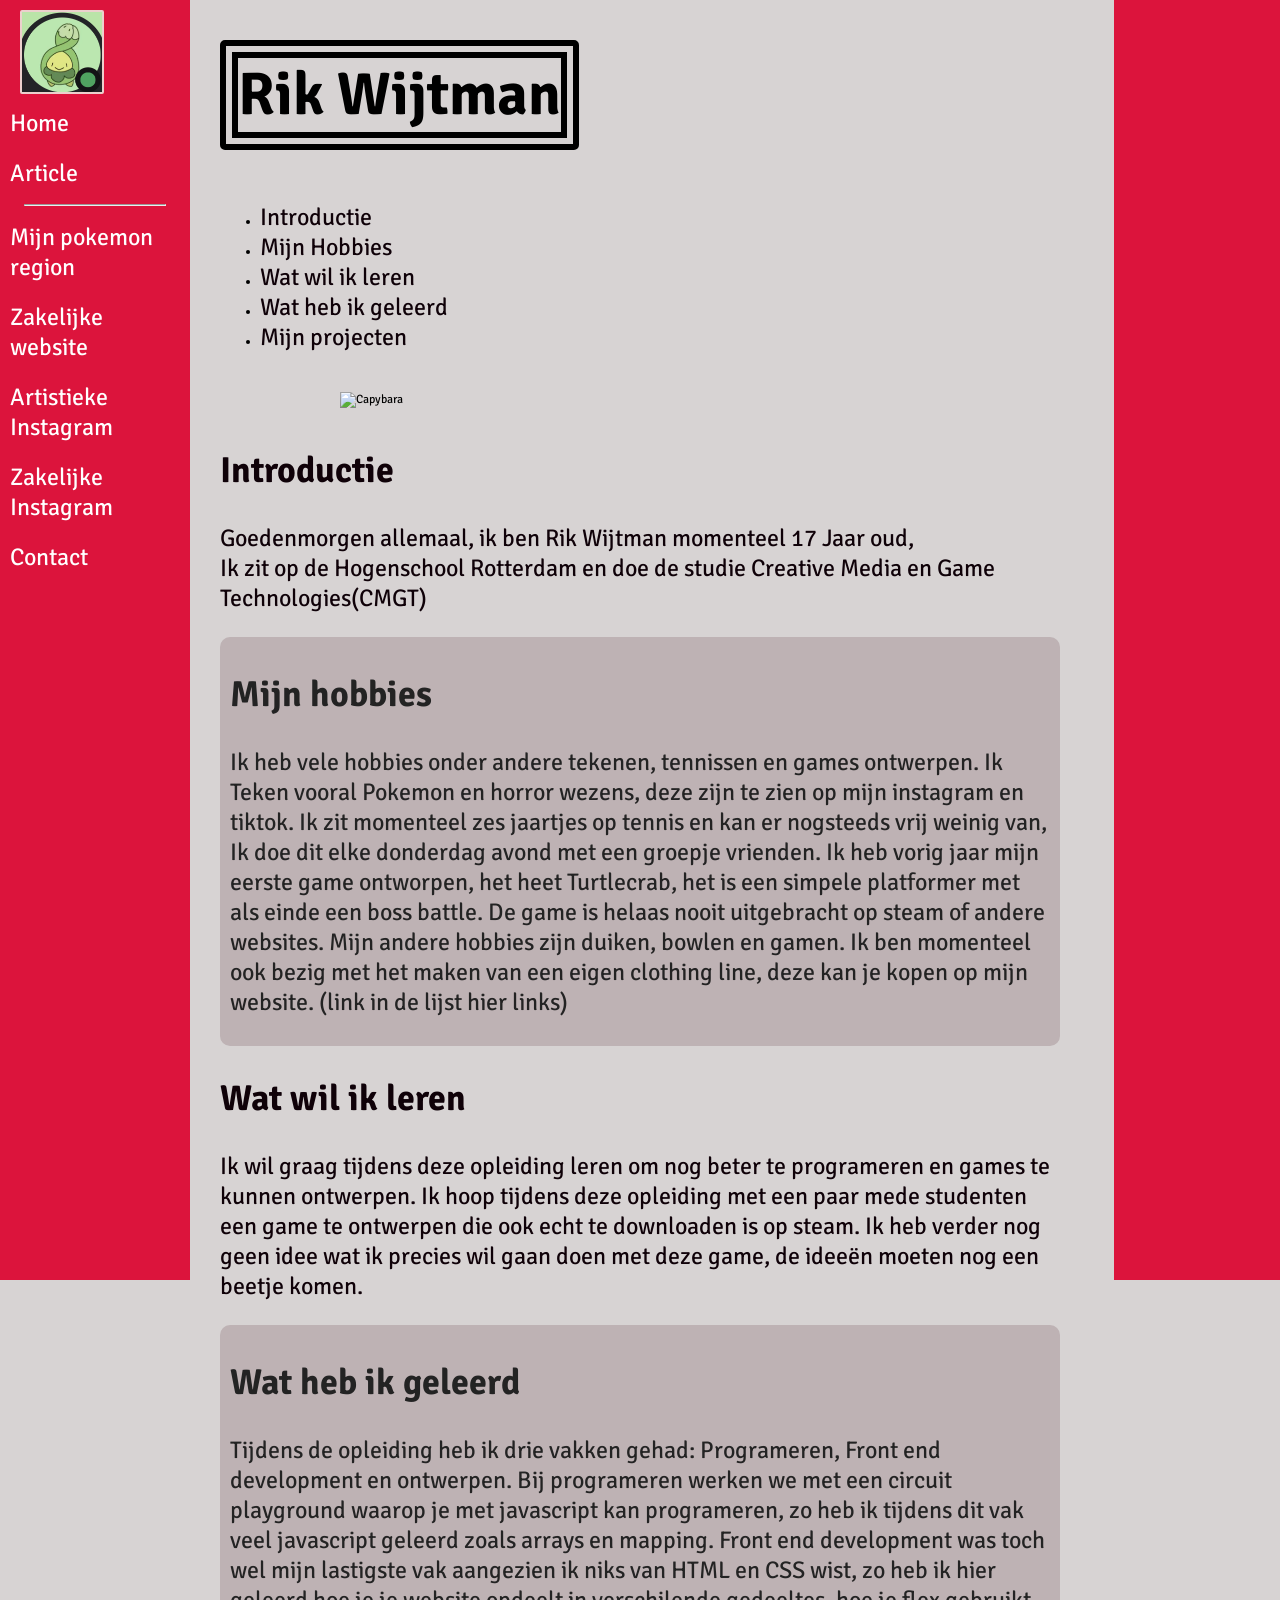
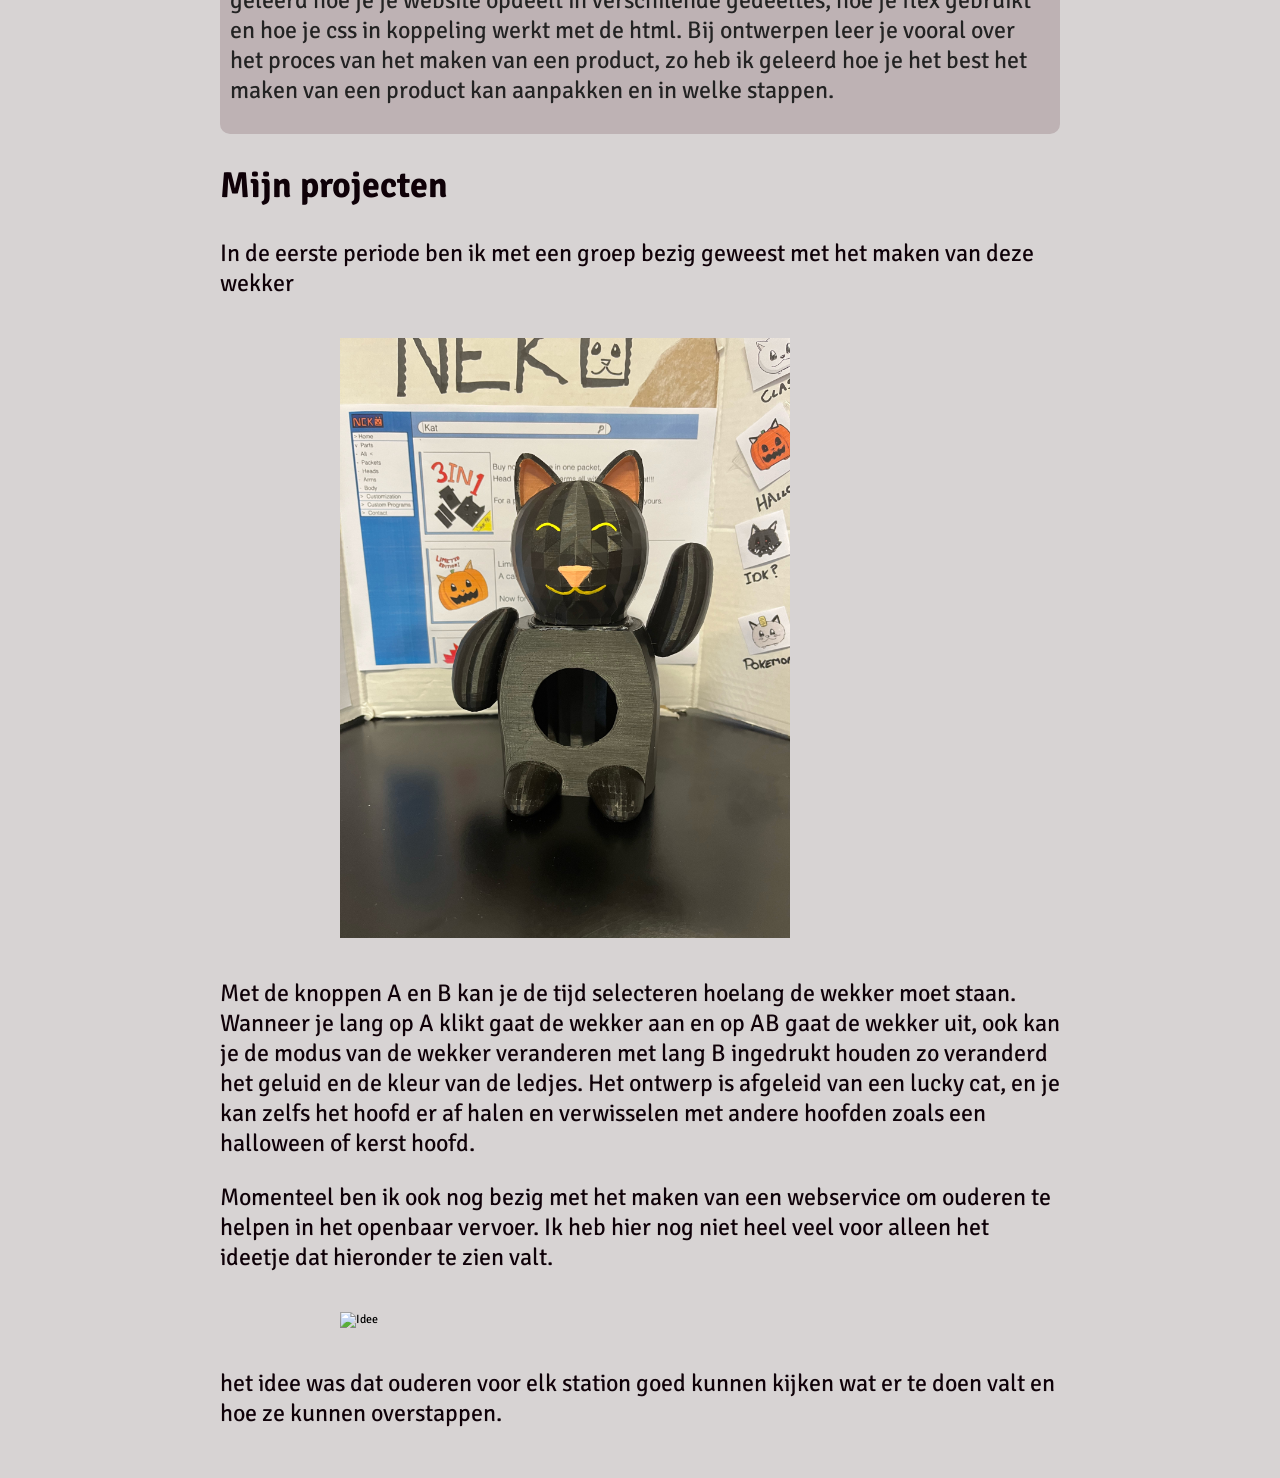
==== index.html @ 8d01b9c2 "Periode 3" ====
<!DOCTYPE html>
<html lang="en">
<head>
    <meta charset="UTF-8">
    <meta http-equiv="X-UA-Compatible" content="IE=edge">
    <meta name="viewport" content="width=device-width, initial-scale=1.0">
    <title>Portfolio</title>
    <link rel="stylesheet" href="CSS/styles.css">
</head>
<body>
    
    <nav>      
        <div class="navTop">
            <img class="logo" src="Images/Logo.png" alt="">
            <div class="pageNav">
                <a href="#naam" class="links" style="text-decoration:none">Home</a>
                <a href="#intro" class="links" style="text-decoration:none">Article</a>
            </div>
            <hr>
            <div class="linkNav">
                <a class="links" href="Region.html" style="text-decoration:none"> Mijn pokemon region </a>
                <a class="links" href="https://www.verycoolt-shirts.com" style="text-decoration:none"> Zakelijke website </a>
                <a class="links" href="https://www.instagram.com/anonymousk1w1/" style="text-decoration:none"> Artistieke Instagram </a>
                <a class="links" href="https://www.instagram.com/very.cool.tshirts/" style="text-decoration:none"> Zakelijke Instagram </a>
                <a class="links" href="contact.html" style="text-decoration:none">Contact</a>
            </div>
        </div>
    </nav>
    <footer>
        <div class="navBottom">
    
        </div>
    </footer>

    <main>
    
    <header>
        <h1 id="naam">Rik Wijtman</h1>
    
        <ul>
          <li> <a href="#intro" class="text inhoud" style="text-decoration:none"> Introductie </a>
          <li> <a href="#hobbies" class="text inhoud" style="text-decoration:none"> Mijn Hobbies </a>
          <li> <a href="#leren" class="text inhoud" style="text-decoration:none"> Wat wil ik leren </a>
          <li> <a href="#geleerd" class="text inhoud" style="text-decoration:none"> Wat heb ik geleerd </a>
          <li> <a href="#projecten" class="text inhoud" style="text-decoration:none"> Mijn projecten </a>
        </ul>

        <div>
            <img class="image" src="https://source.unsplash.com/300x300/?Capybara" alt="Capybara">
        </div>
    </header>

    <section>
        <h2 id="intro" class="subtitel"> Introductie </h2>
        <p class="text">
            Goedenmorgen allemaal, ik ben Rik Wijtman momenteel 17 Jaar oud, <br>
            Ik zit op de Hogenschool Rotterdam en doe de studie Creative Media en Game Technologies(CMGT)
        </p>   

        <div class="inverted">
            <h2 id="hobbies" class="subtitel textinverted"> Mijn hobbies </h2>
            <p class="text textinverted">
                Ik heb vele hobbies onder andere tekenen, tennissen en games ontwerpen. 
                Ik Teken vooral Pokemon en horror wezens, deze zijn te zien op mijn instagram en tiktok. 
                Ik zit momenteel zes jaartjes op tennis en kan er nogsteeds vrij weinig van,
                Ik doe dit elke donderdag avond met een groepje vrienden.
                Ik heb vorig jaar mijn eerste game ontworpen, het heet Turtlecrab,
                het is een simpele platformer met als einde een boss battle.
                De game is helaas nooit uitgebracht op steam of andere websites.
                Mijn andere hobbies zijn duiken, bowlen en gamen.
                Ik ben momenteel ook bezig met het maken van een eigen clothing line,
                deze kan je kopen op mijn website. (link in de lijst hier links)
            </p>
        </div>
    
        <h2 id="leren" class="subtitel"> Wat wil ik leren </h2>
        <p class="text"> Ik wil graag tijdens deze opleiding leren om nog beter te programeren
            en games te kunnen ontwerpen. Ik hoop tijdens deze opleiding met een paar mede studenten
            een game te ontwerpen die ook echt te downloaden is op steam.
            Ik heb verder nog geen idee wat ik precies wil gaan doen met deze game, 
            de ideeën moeten nog een beetje komen.
        </p>

        <div class="inverted">
            <h2 id="geleerd" class="subtitel textinverted"> Wat heb ik geleerd </h2>
            <p class="text textinverted"> Tijdens de opleiding heb ik drie vakken gehad: Programeren, Front end development en ontwerpen. 
                Bij programeren werken we met een circuit playground waarop je met javascript kan programeren, 
                zo heb ik tijdens dit vak veel javascript geleerd zoals arrays en mapping.
                Front end development was toch wel mijn lastigste vak aangezien ik niks van HTML en CSS wist,
                zo heb ik hier geleerd hoe je je website opdeelt in verschilende gedeeltes, 
                hoe je flex gebruikt en hoe je css in koppeling werkt met de html.
                Bij ontwerpen leer je vooral over het proces van het maken van een product, 
                zo heb ik geleerd hoe je het best het maken van een product kan aanpakken en in welke stappen.
            </p>
        </div>

        <h2 id="projecten" class="subtitel"> Mijn projecten </h2>
        <p class="text"> In de eerste periode ben ik met een groep bezig geweest met het maken van deze wekker
        </p>
        <img class="image" src="Images/Kat.jpeg" alt="Katproject">
        <p class="text"> Met de knoppen A en B kan je de tijd selecteren hoelang de wekker moet staan.
            Wanneer je lang op A klikt gaat de wekker aan en op AB gaat de wekker uit, 
            ook kan je de modus van de wekker veranderen met lang B ingedrukt houden zo veranderd het geluid en de kleur van de ledjes. 
            Het ontwerp is afgeleid van een lucky cat, en je kan zelfs het hoofd er af halen en verwisselen met andere hoofden zoals een halloween of kerst hoofd.
        </p>
        <p class="text"> Momenteel ben ik ook nog bezig met het maken van een webservice om ouderen te helpen in het openbaar vervoer.
            Ik heb hier nog niet heel veel voor alleen het ideetje dat hieronder te zien valt.
        </p>
        <img class="image" src="images/Idee.png" alt="Idee">
        <p class="text"> het idee was dat ouderen voor elk station goed kunnen kijken wat er te doen valt en hoe ze kunnen overstappen.
        </p>
    </section>

    </main>
</body>
</html>
---- CSS/styles.css ----
@import url('https://fonts.googleapis.com/css2?family=Silkscreen&display=swap');
@import url('https://fonts.googleapis.com/css2?family=Signika+Negative:wght@300&display=swap');
main {
  margin-left:220px;
  margin-right:220px;
  margin-bottom: 50px;
}
body {
  background-color: #d7d3d3;  
  margin:0px;
  font-family: 'Signika Negative', sans-serif;
  font-size: 12px;
}
.navTop {
  background-color:crimson;
  width:190px;
  height: 100vw;
  position:fixed;
}
.logo {
  width: 80px;
  height: 80px;
  border-style: solid;
  border-width: 2px;
  border-color: rgb(236, 208, 205);
  border-radius: 2px;

  margin-left: 20px;
  margin-top: 10px;
}
h1 {
  display: block;
  font-size:5em;
  display:inline-block;
  
  border-style: double;
  border-width:18px;
  border-radius: 5px;
}
.links {
  color:white;
  padding-left:20px;
  display:block;
  padding:10px;
  font-size: 2em;
}
.links:hover {
  background-color:darkred;
  padding-left:30px;
  transition: padding-left 0.4s;
  transition: background-color 0.4s;
  border-style: double;
  border-color: crimson;
}
.navBottom {
  background-color:crimson;
  position: fixed;
  width: 190px;
  height: 100vw;
  margin-left: 87%;
}
.subtitel {
  font-size: 3em;
  color: rgb(15, 1, 8);
}
.subtitel2 {
  font-size: 3em;
  margin-top:50px;
}
.image {
  display:block;
  width: 450px;
  margin-left:120px;
  margin-top:40px;
  margin-bottom:40px;
}
.inhoud {
  font-size:4em;
}
.text {
  font-size:2em;
  color:rgb(15, 1, 8);
}
.imageregion {
  border-style: solid;
  border-radius: 5px;
  border-color: crimson;
}  
.line {
  display: flex;
  justify-content: space-between;
  font-family: 'Silkscreen', cursive;
  flex-direction: row;
}
.textinfo {
  background-color: #bababa;
  border-style: solid;
  border-color: #898989;
  font-size: 2em;
}
.poke {
  display:block;
}
.textenindex {
  display:block;
  text-align:center;
  width:30vw;
  margin-right: 2vw;
}
.IB {
  border-style: groove;
  border-width: 4px;
  border-color: rgb(102, 82, 92);
}
hr {
  width: 11vw;
}
.inverted {
  background-color: rgb(190, 178, 180);
  border-radius: 10px;
  padding: 5px 10px 5px 10px;
}
.textinverted {
  color:rgb(35, 35, 35);
}
@media only screen and (min-width: 601px) {
  .imageregion:hover {
    transform: scale(1.6, 1.6);
  }
  .slide:hover {
    margin-left: 200px;
  }
  .slidehalf:hover {
    margin-left: 110px;
  }
  .textenindex, .poke {
    width: 25vw;
  }
}
@media only screen and (max-width: 600px) {
  .image {
    width: 240px;
    margin-left: 0px;
  }
  body {
    font-size: 6px;
  }
  main {
    margin-left:20px;
    margin-right:20px;
    margin-top: 100px;
    margin-bottom: 100px;
  }
  .Pokemon {
      display: flex;
      justify-content: space-between;
      flex-direction: column;
  }
  .textenindex {
    width:90vw;
  }
  .navTop {
    width: 100vw;
    height: 30vw;
    margin-top: -100px;
  }
  .navBottom {
    width: 100vw;
    height: 26vw;
    margin-top: 500px;
    margin-left: 0vw;
  }
  .pageNav, .linkNav {
    display: flex;
    flex-direction: row;
  }
  .links {
    font-size: 1.5em;
    width: 20vw;
  }
  h1 {
    border-width: 10px;
  }
  .line {
    flex-direction: column;
  }
  hr {
    width: 90vw;
  }
  .textenindex, .poke {
    width:90vw;
  }
}
@media (prefers-color-scheme: dark) {
  body {
    background-color: rgb(35, 35, 35);
  }
  h1, li, p, h2, .inhoud{
    color: rgb(115, 115, 115);
  }
  h1 {
    border-color: black;
  }
  .IB {
    color: rgb(35, 35, 35);
  }
  .Textx {
    background-color: rgb(54, 54, 54);
  }
  .inverted {
    background-color: rgb(124, 74, 85);
  }
  .subtitel,.text {
    color: rgb(245, 236, 240);
  }
  .textinverted {
    color:rgb(29, 1, 14);
  }
}
.text:invalid{
  background-color: rgb(249, 174, 174);
}
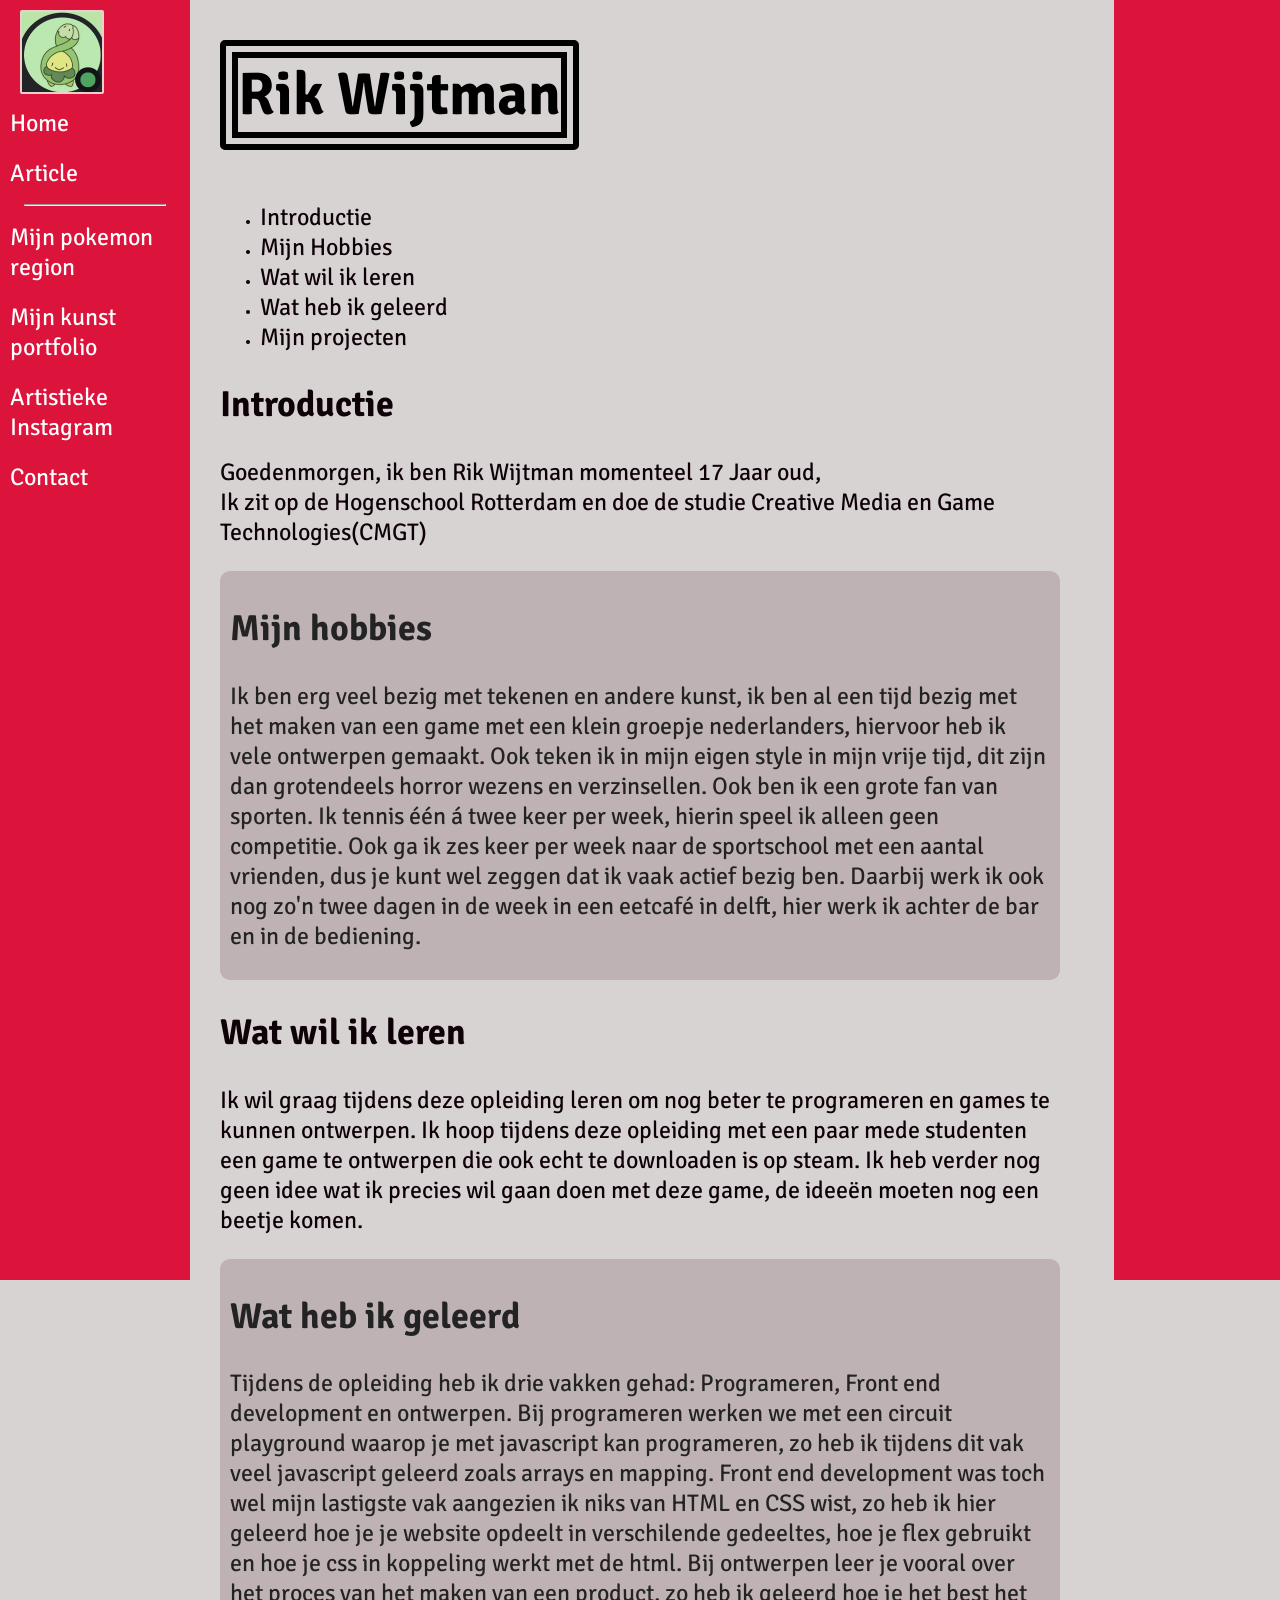
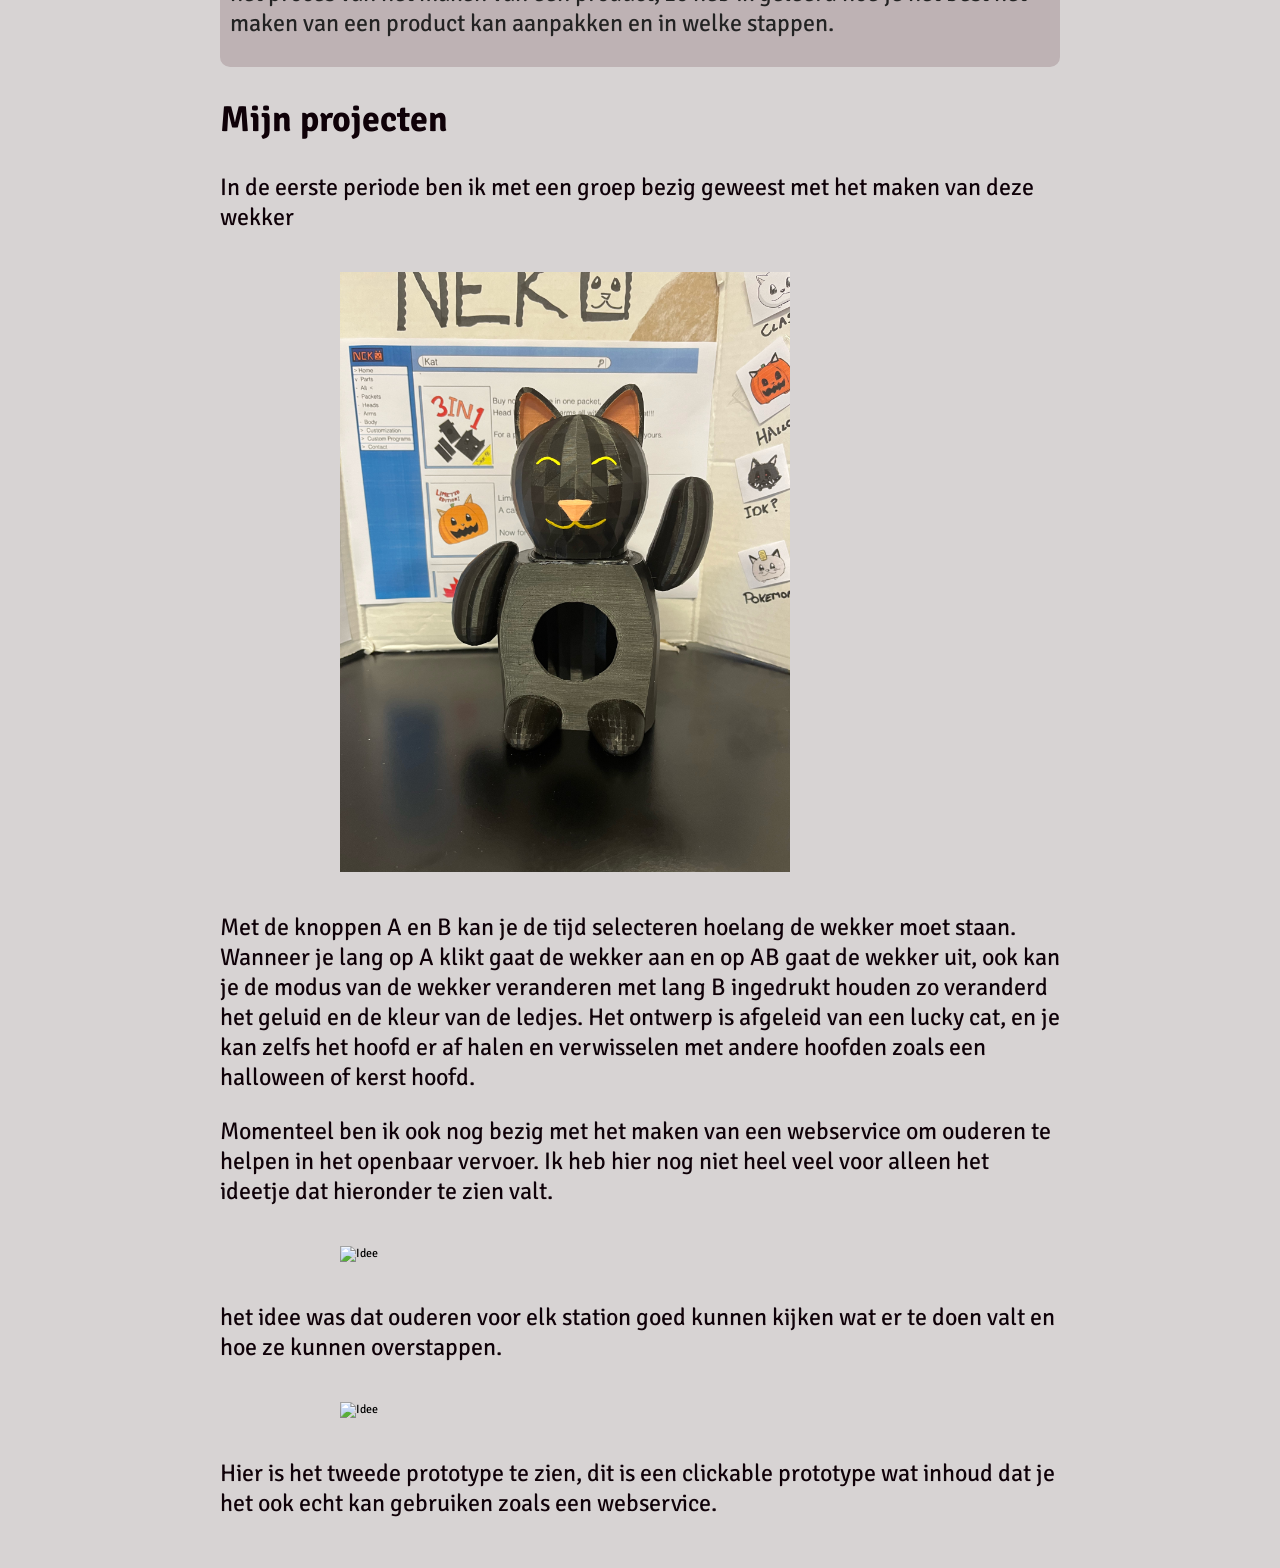
==== commit 61b55d80: "neiw" ====
--- a/index.html
+++ b/index.html
@@ -19,9 +19,8 @@
             <hr>
             <div class="linkNav">
                 <a class="links" href="Region.html" style="text-decoration:none"> Mijn pokemon region </a>
-                <a class="links" href="https://www.verycoolt-shirts.com" style="text-decoration:none"> Zakelijke website </a>
+                <a class="links" href="Kunst.html" style="text-decoration:none"> Mijn kunst portfolio </a>
                 <a class="links" href="https://www.instagram.com/anonymousk1w1/" style="text-decoration:none"> Artistieke Instagram </a>
-                <a class="links" href="https://www.instagram.com/very.cool.tshirts/" style="text-decoration:none"> Zakelijke Instagram </a>
                 <a class="links" href="contact.html" style="text-decoration:none">Contact</a>
             </div>
         </div>
@@ -44,32 +43,30 @@
           <li> <a href="#geleerd" class="text inhoud" style="text-decoration:none"> Wat heb ik geleerd </a>
           <li> <a href="#projecten" class="text inhoud" style="text-decoration:none"> Mijn projecten </a>
         </ul>
-
-        <div>
-            <img class="image" src="https://source.unsplash.com/300x300/?Capybara" alt="Capybara">
-        </div>
     </header>
 
     <section>
         <h2 id="intro" class="subtitel"> Introductie </h2>
         <p class="text">
-            Goedenmorgen allemaal, ik ben Rik Wijtman momenteel 17 Jaar oud, <br>
+            Goedenmorgen, ik ben Rik Wijtman momenteel 17 Jaar oud, <br>
             Ik zit op de Hogenschool Rotterdam en doe de studie Creative Media en Game Technologies(CMGT)
         </p>   
 
         <div class="inverted">
             <h2 id="hobbies" class="subtitel textinverted"> Mijn hobbies </h2>
             <p class="text textinverted">
-                Ik heb vele hobbies onder andere tekenen, tennissen en games ontwerpen. 
-                Ik Teken vooral Pokemon en horror wezens, deze zijn te zien op mijn instagram en tiktok. 
-                Ik zit momenteel zes jaartjes op tennis en kan er nogsteeds vrij weinig van,
-                Ik doe dit elke donderdag avond met een groepje vrienden.
-                Ik heb vorig jaar mijn eerste game ontworpen, het heet Turtlecrab,
-                het is een simpele platformer met als einde een boss battle.
-                De game is helaas nooit uitgebracht op steam of andere websites.
-                Mijn andere hobbies zijn duiken, bowlen en gamen.
-                Ik ben momenteel ook bezig met het maken van een eigen clothing line,
-                deze kan je kopen op mijn website. (link in de lijst hier links)
+                Ik ben erg veel bezig met tekenen en andere kunst, 
+                ik ben al een tijd bezig met het maken van een game met een klein groepje nederlanders,
+                hiervoor heb ik vele ontwerpen gemaakt.
+                Ook teken ik in mijn eigen style in mijn vrije tijd,
+                dit zijn dan grotendeels horror wezens en verzinsellen.
+                Ook ben ik een grote fan van sporten.
+                Ik tennis één á twee keer per week,
+                hierin speel ik alleen geen competitie.
+                Ook ga ik zes keer per week naar de sportschool met een aantal vrienden,
+                dus je kunt wel zeggen dat ik vaak actief bezig ben.
+                Daarbij werk ik ook nog zo'n twee dagen in de week in een eetcafé in delft,
+                hier werk ik achter de bar en in de bediening.
             </p>
         </div>
     
@@ -109,6 +106,9 @@
         <img class="image" src="images/Idee.png" alt="Idee">
         <p class="text"> het idee was dat ouderen voor elk station goed kunnen kijken wat er te doen valt en hoe ze kunnen overstappen.
         </p>
+        <img class="image" src="images/Idee2.png" alt="Idee">
+        <p class="text"> Hier is het tweede prototype te zien, dit is een clickable prototype wat inhoud dat je het ook echt kan gebruiken zoals een webservice.
+        </p>
     </section>
 
     </main>
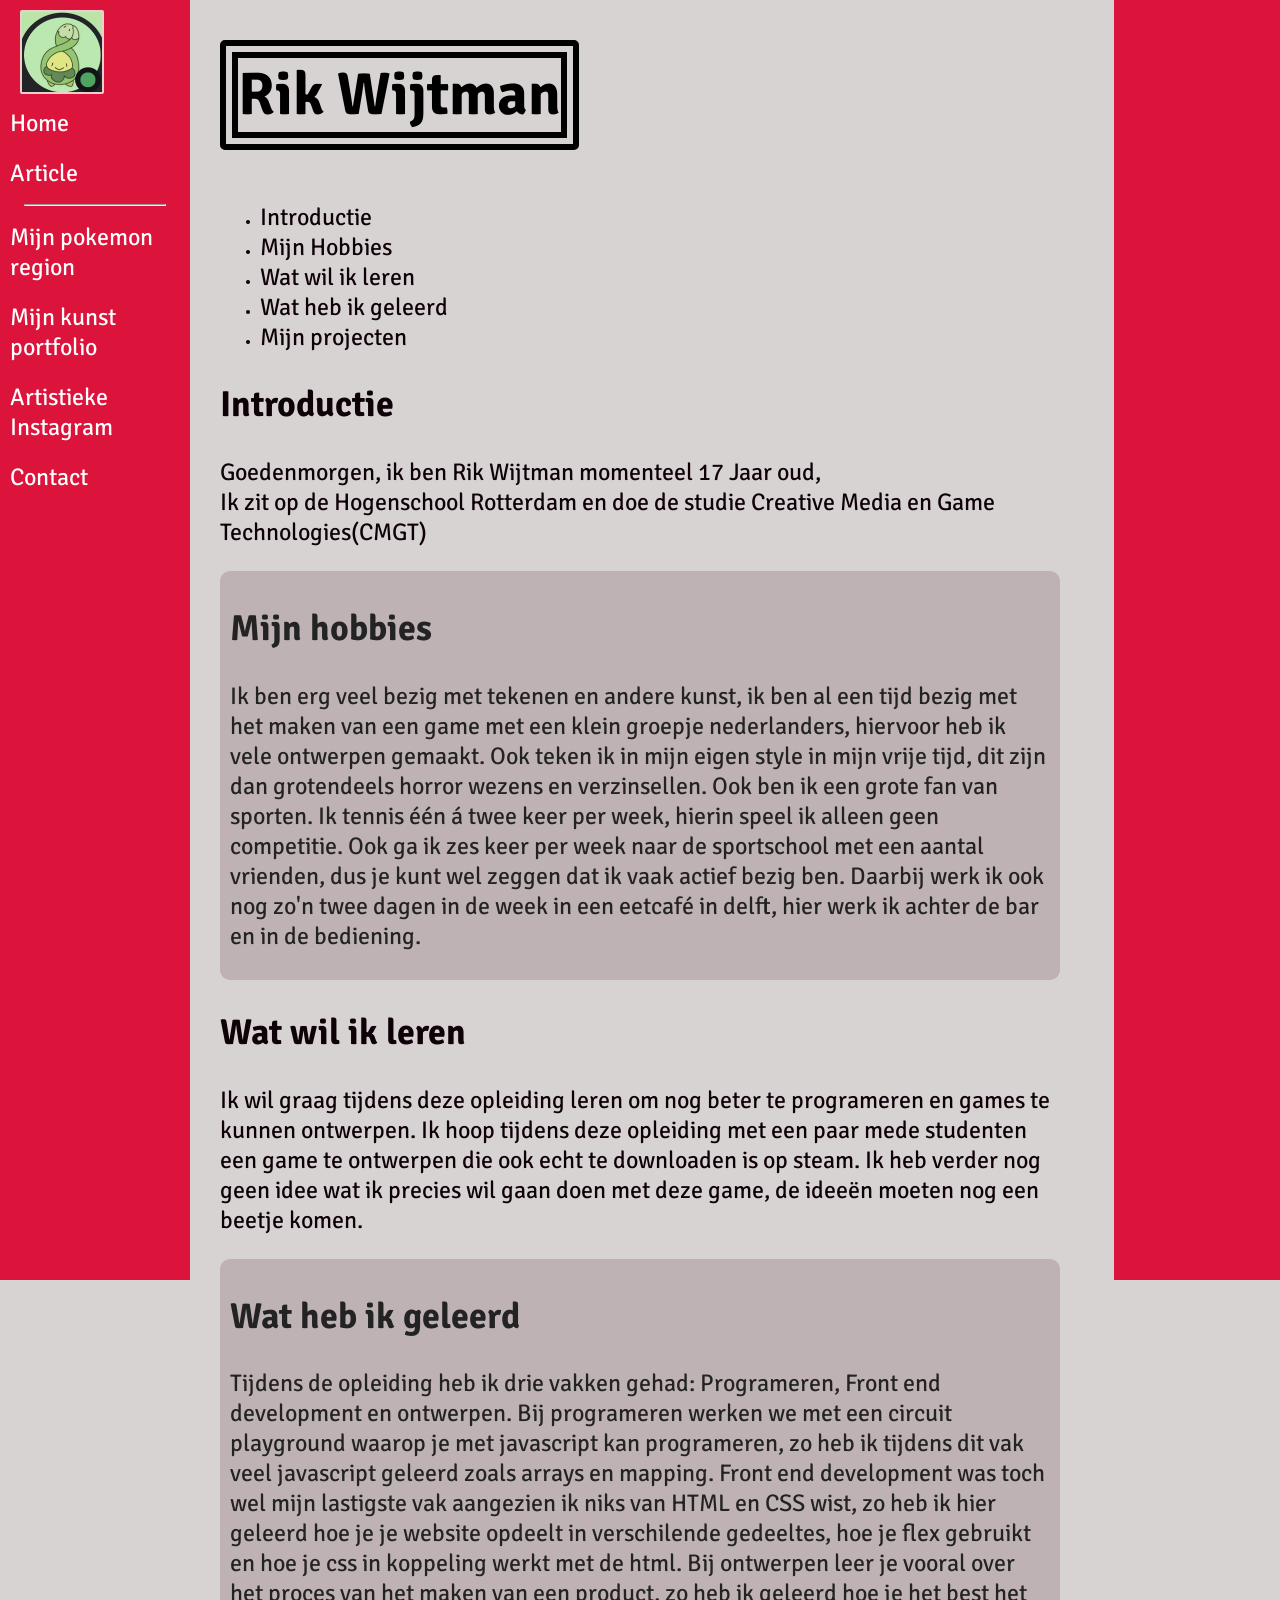
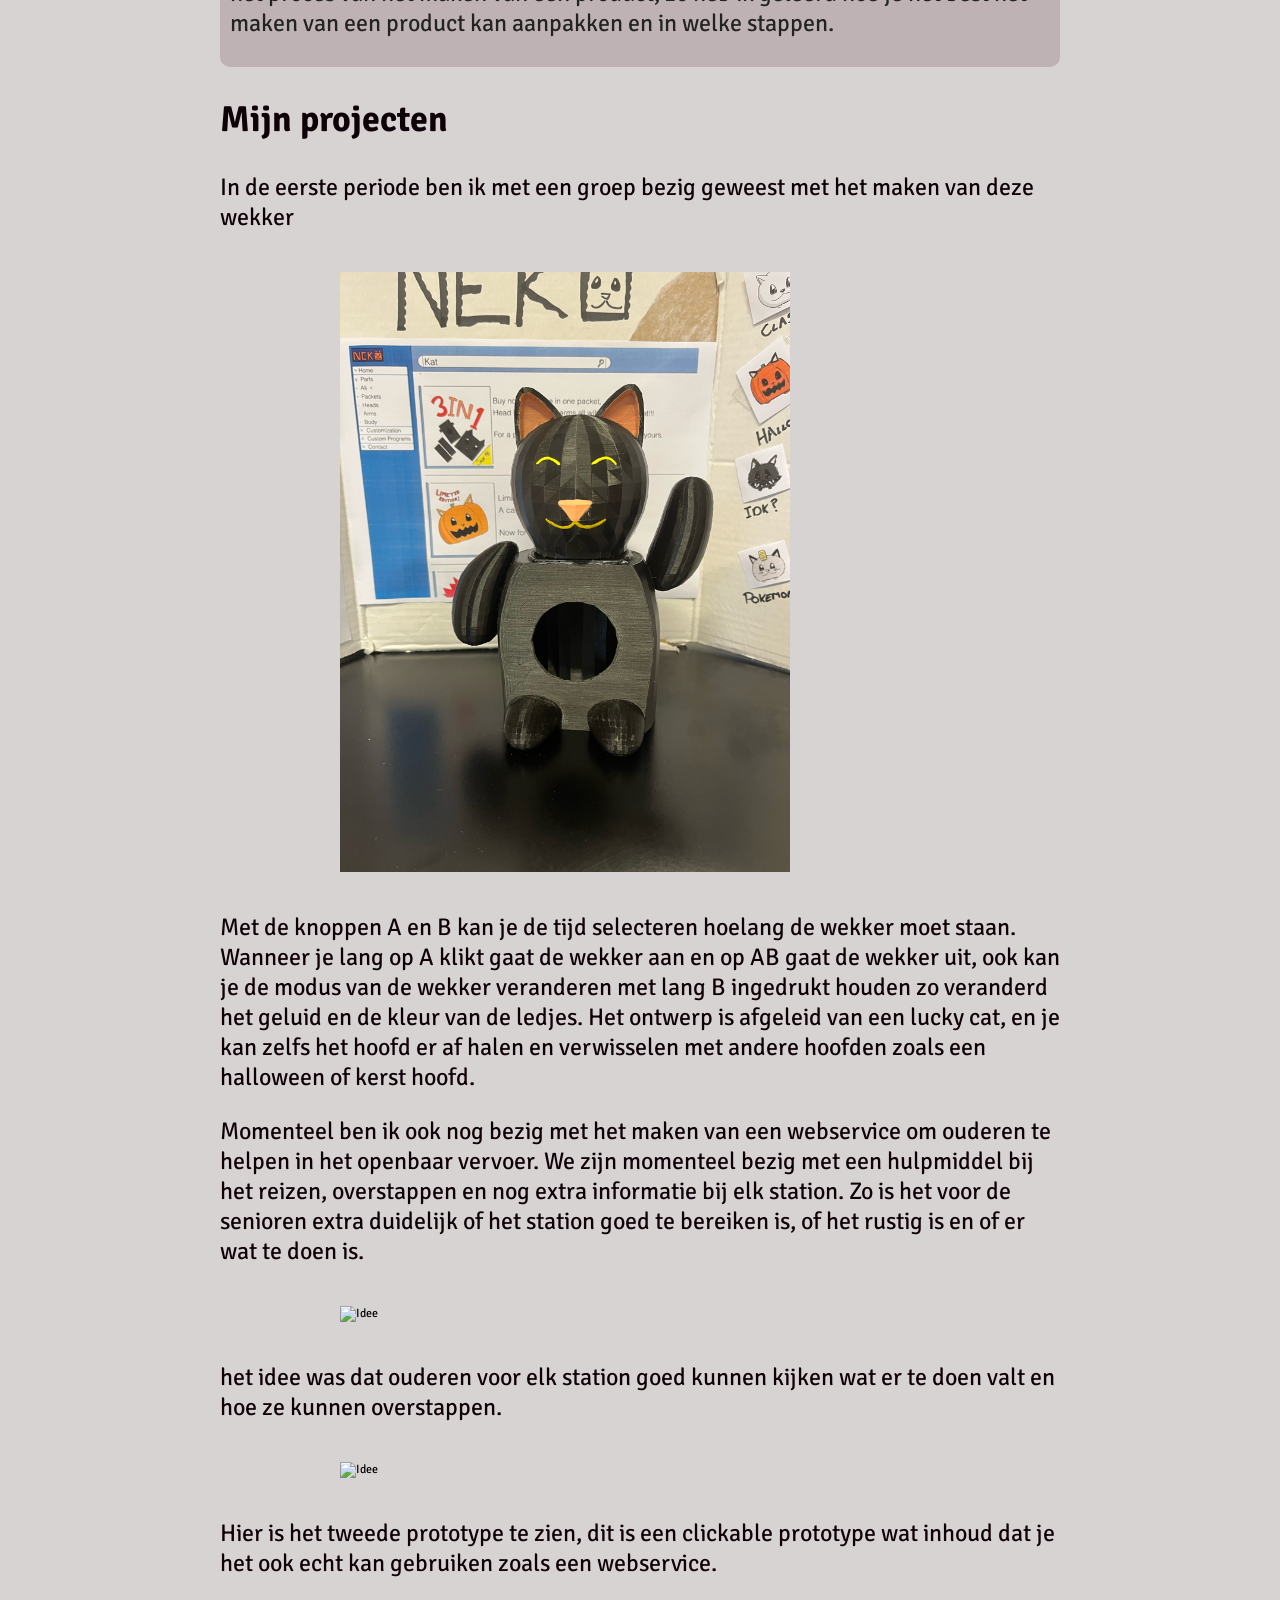
==== commit 92e33b65: "new" ====
--- a/index.html
+++ b/index.html
@@ -101,7 +101,8 @@
             Het ontwerp is afgeleid van een lucky cat, en je kan zelfs het hoofd er af halen en verwisselen met andere hoofden zoals een halloween of kerst hoofd.
         </p>
         <p class="text"> Momenteel ben ik ook nog bezig met het maken van een webservice om ouderen te helpen in het openbaar vervoer.
-            Ik heb hier nog niet heel veel voor alleen het ideetje dat hieronder te zien valt.
+            We zijn momenteel bezig met een hulpmiddel bij het reizen, overstappen en nog extra informatie bij elk station.
+            Zo is het voor de senioren extra duidelijk of het station goed te bereiken is, of het rustig is en of er wat te doen is.
         </p>
         <img class="image" src="images/Idee.png" alt="Idee">
         <p class="text"> het idee was dat ouderen voor elk station goed kunnen kijken wat er te doen valt en hoe ze kunnen overstappen.
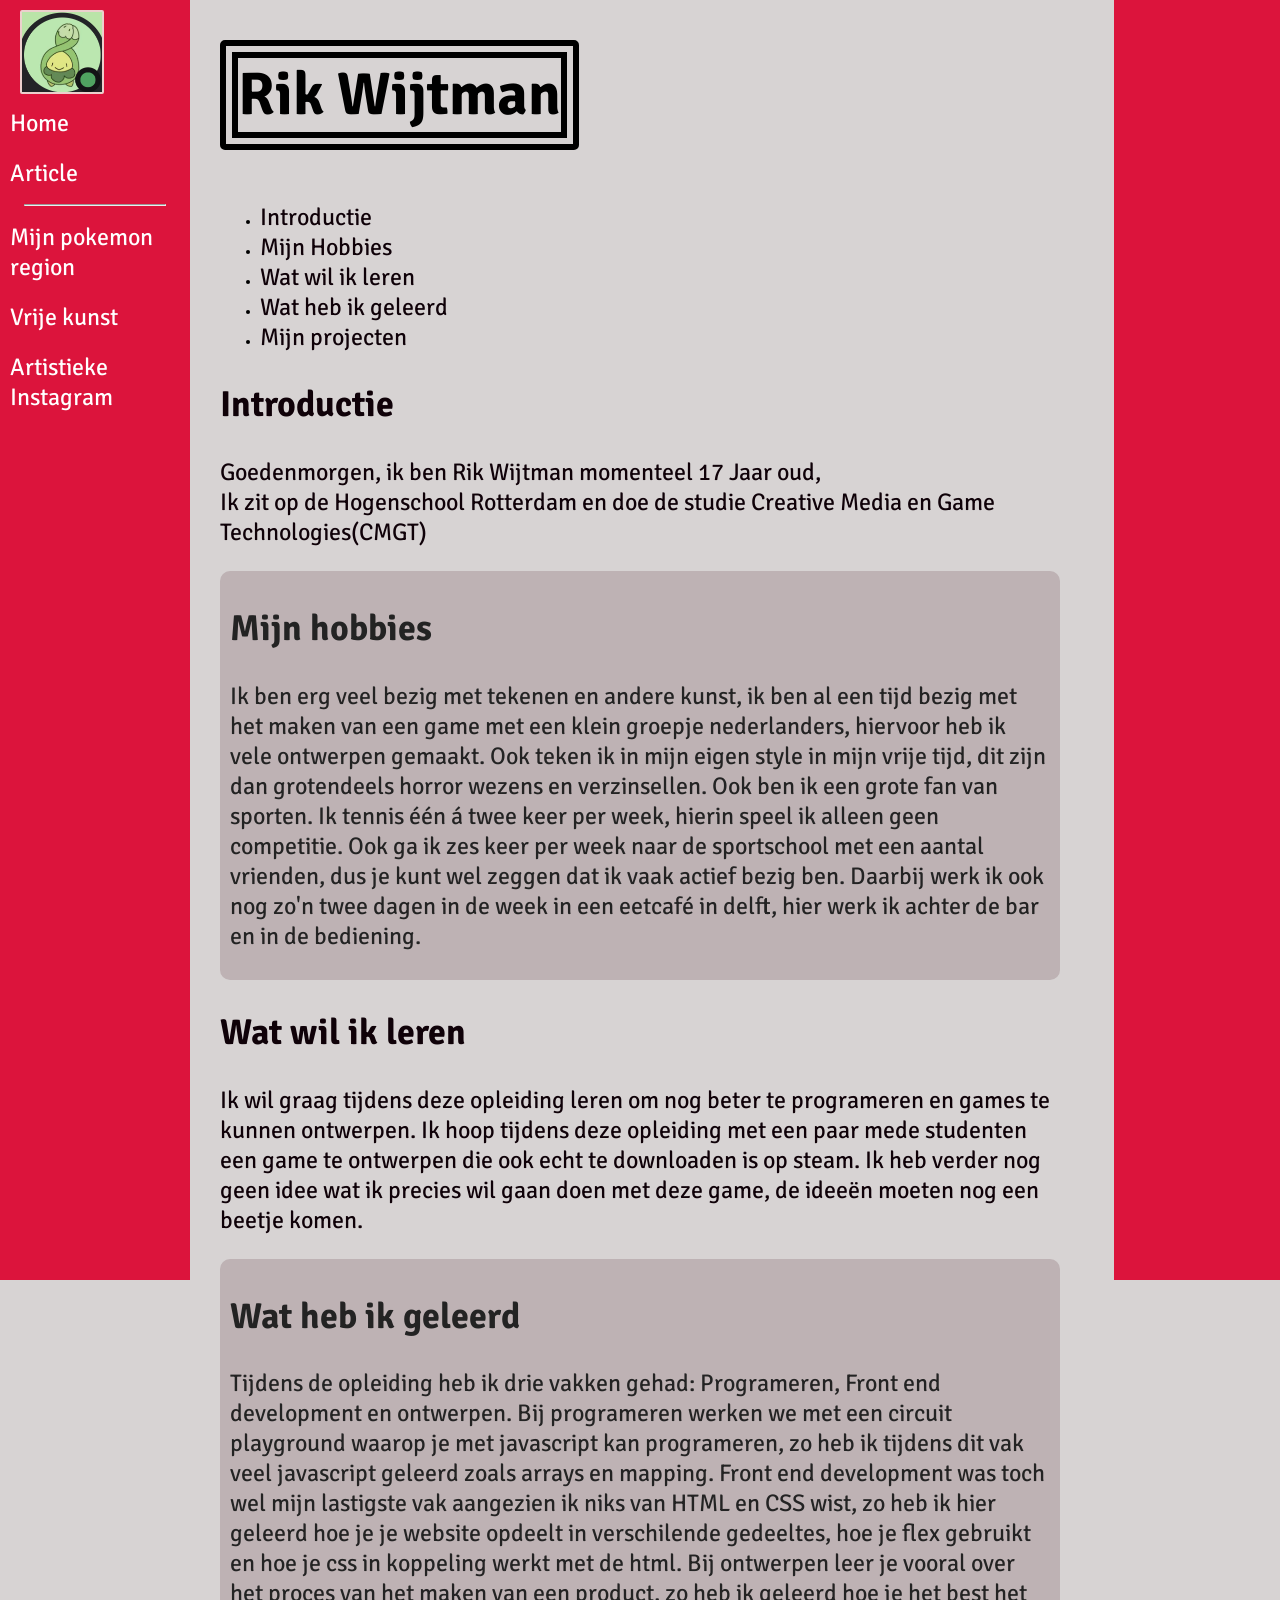
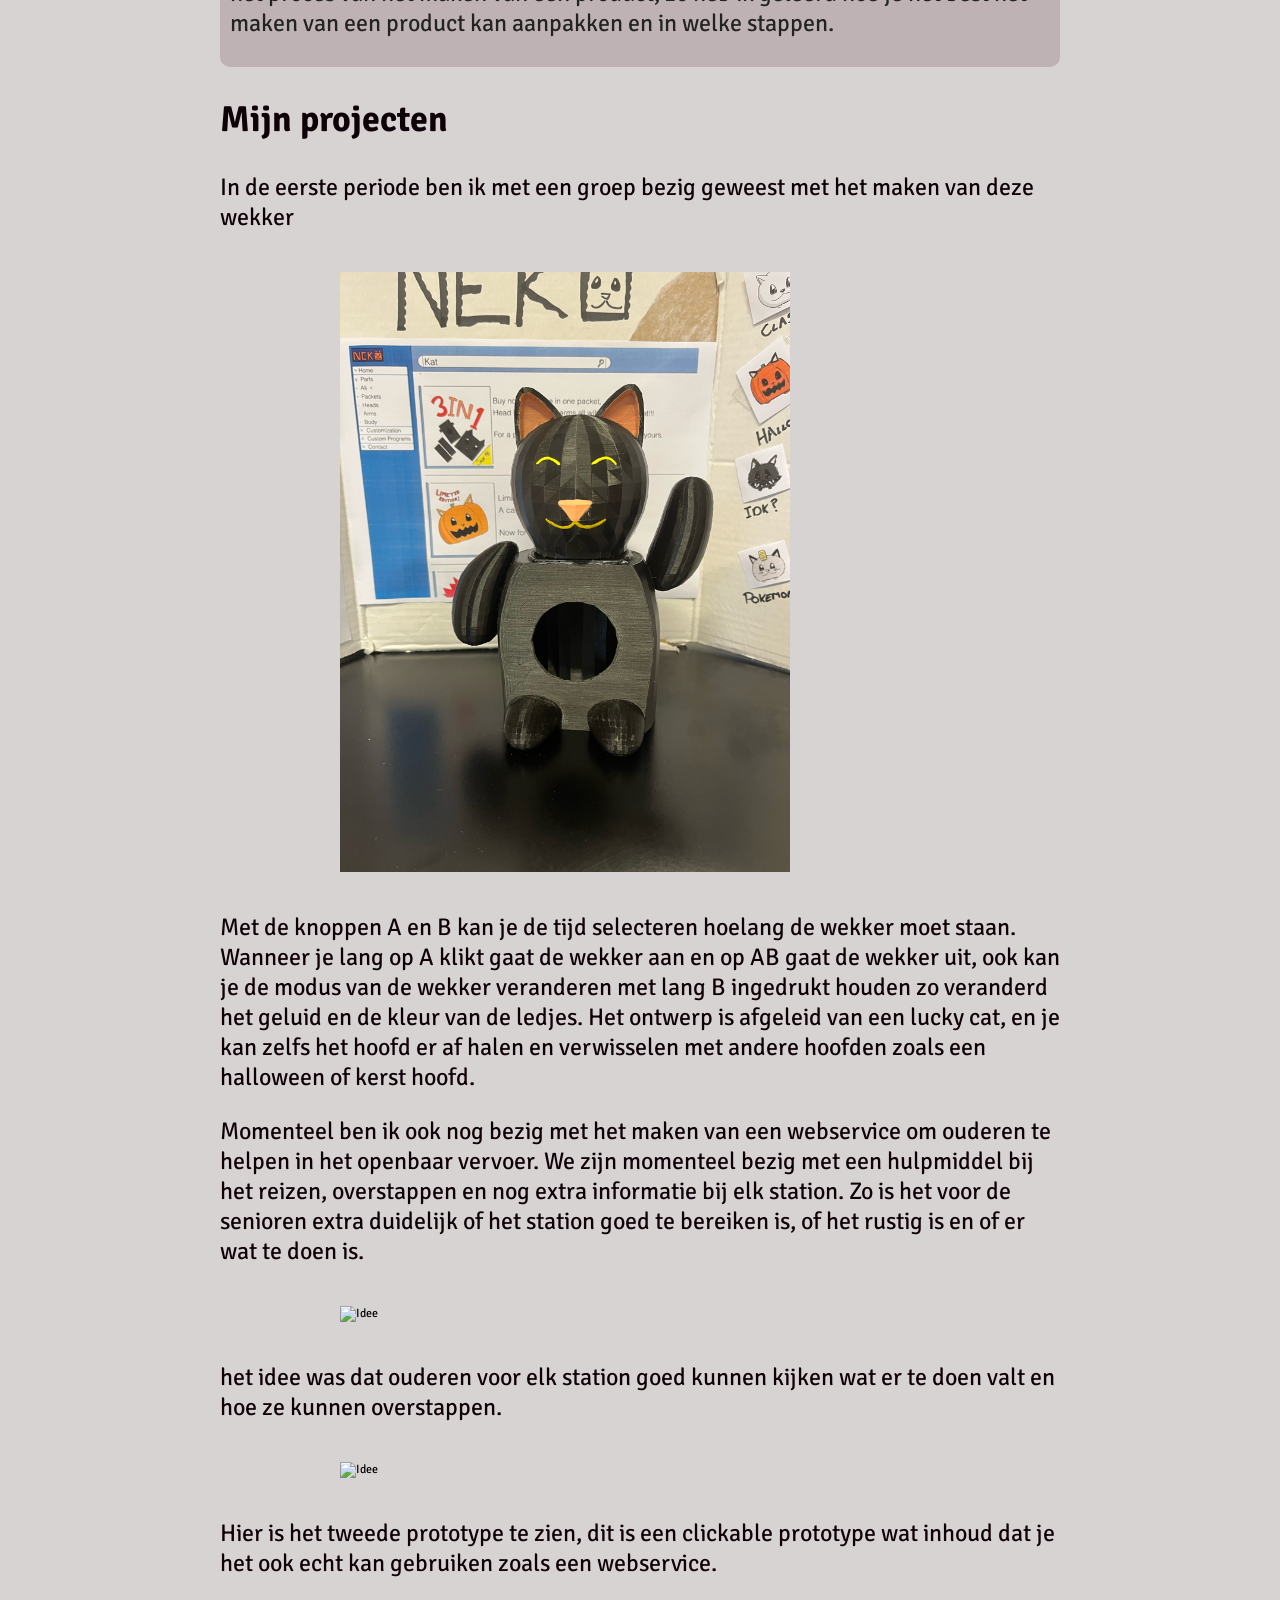
==== commit ebe415e0: "sprint3" ====
--- a/index.html
+++ b/index.html
@@ -19,9 +19,8 @@
             <hr>
             <div class="linkNav">
                 <a class="links" href="Region.html" style="text-decoration:none"> Mijn pokemon region </a>
-                <a class="links" href="Kunst.html" style="text-decoration:none"> Mijn kunst portfolio </a>
-                <a class="links" href="https://www.instagram.com/anonymousk1w1/" style="text-decoration:none"> Artistieke Instagram </a>
-                <a class="links" href="contact.html" style="text-decoration:none">Contact</a>
+                <a class="links" href="Kunst.html" style="text-decoration:none"> Vrije kunst </a>
+                <a class="links" href="https://www.instagram.com/anonymousk1w1/" style="text-decoration:none" target="_blank"> Artistieke Instagram </a>
             </div>
         </div>
     </nav>
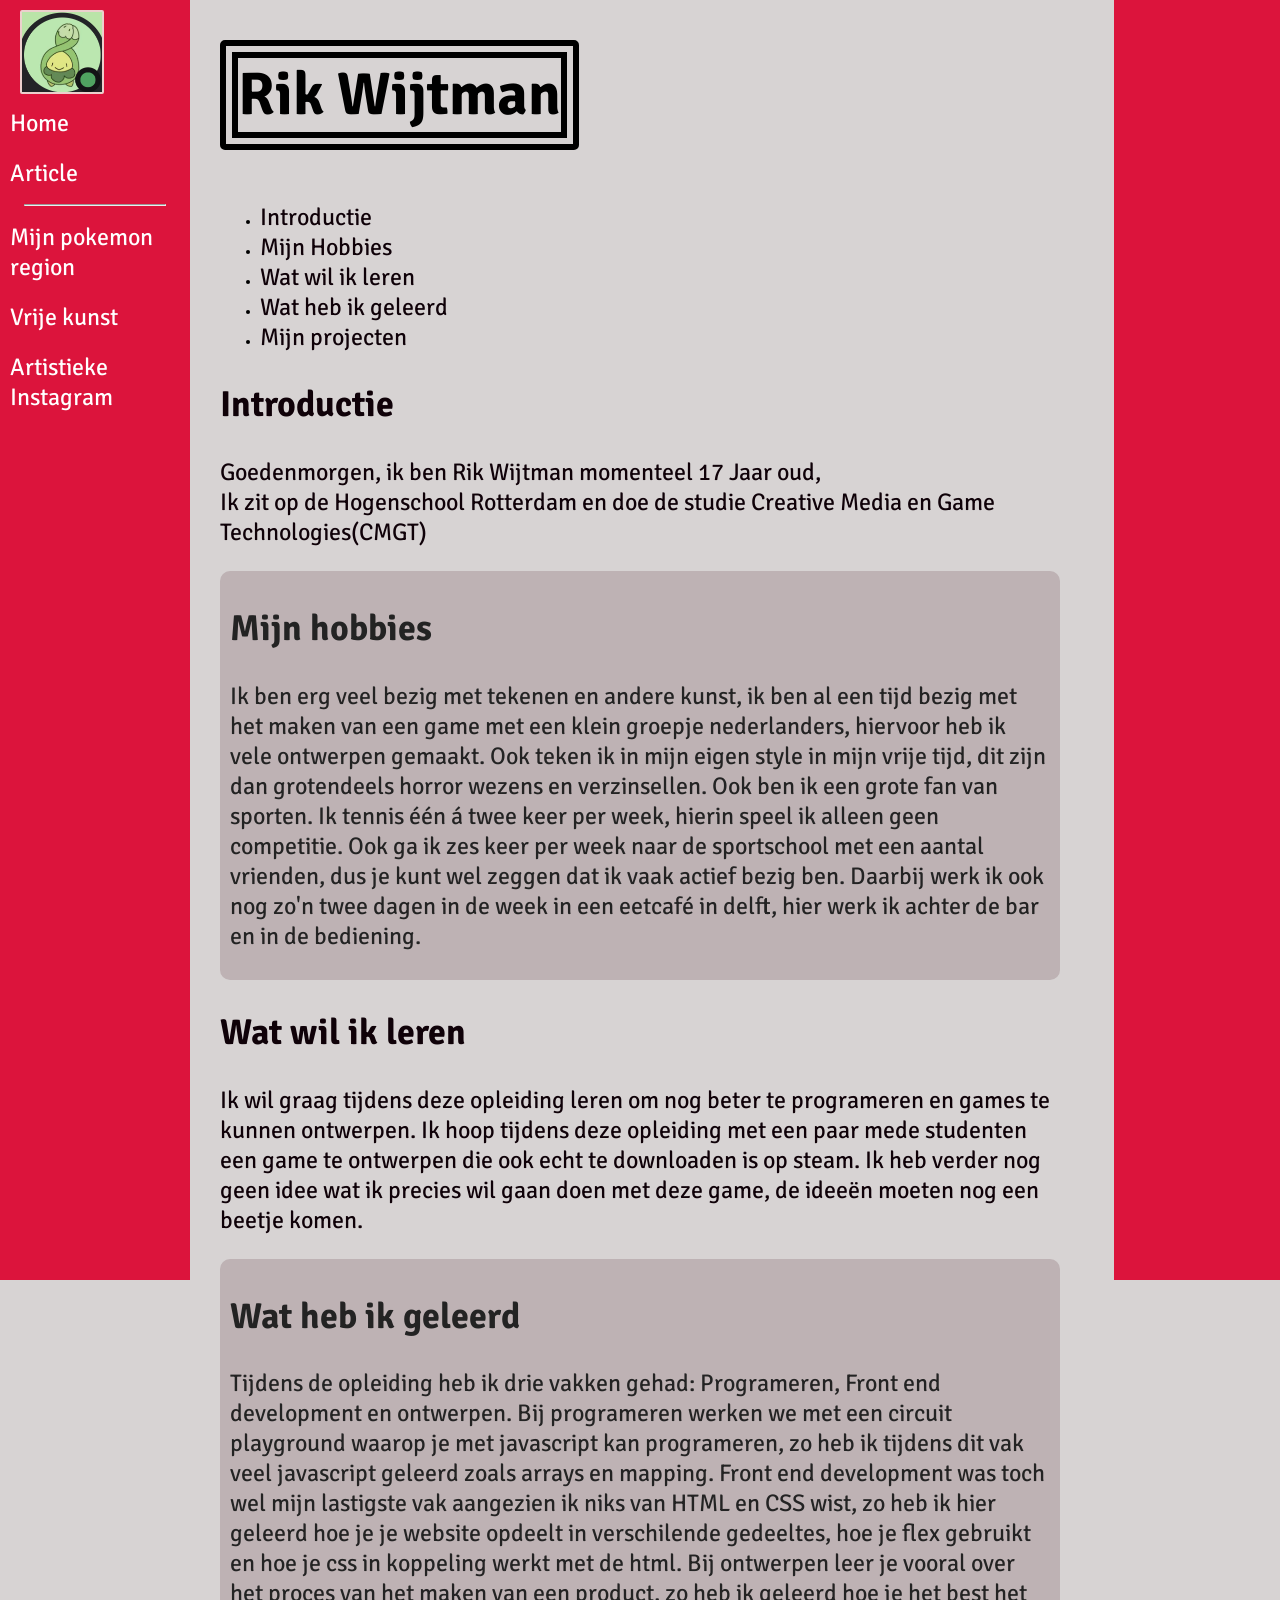
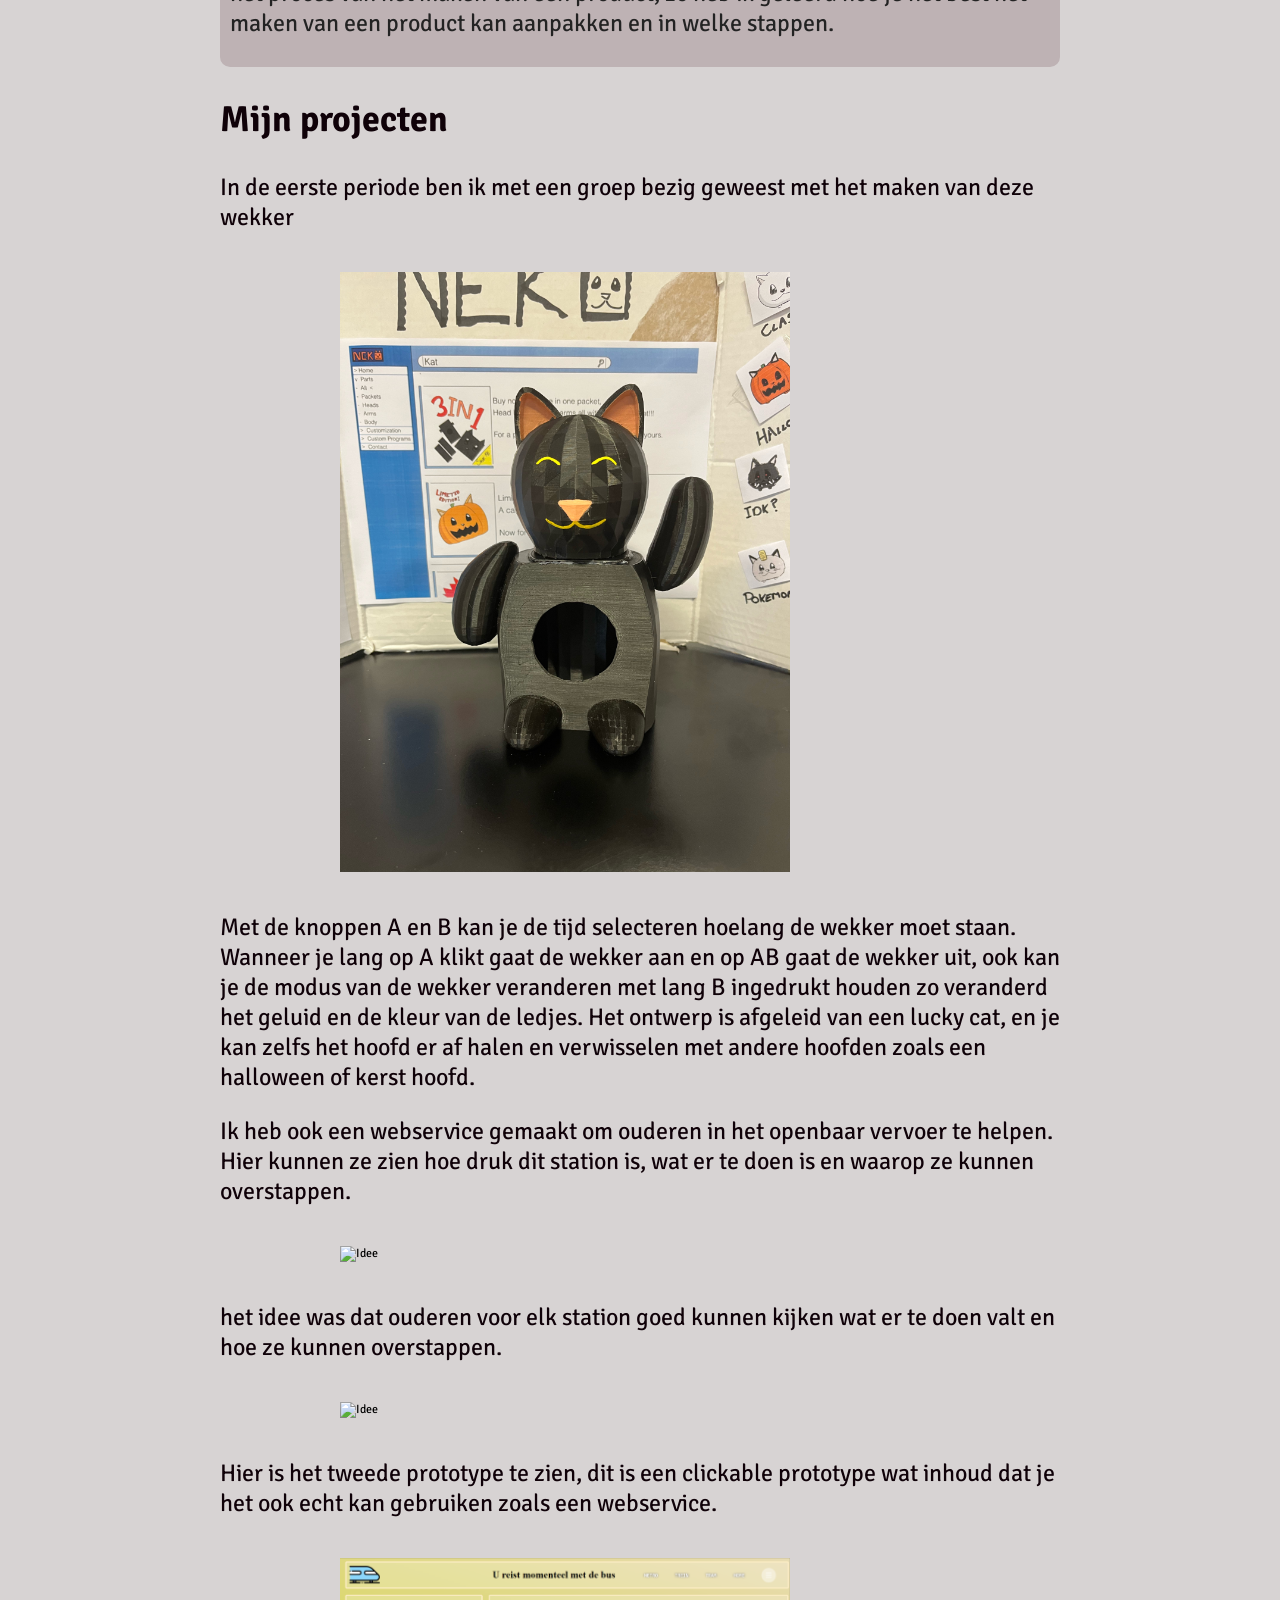
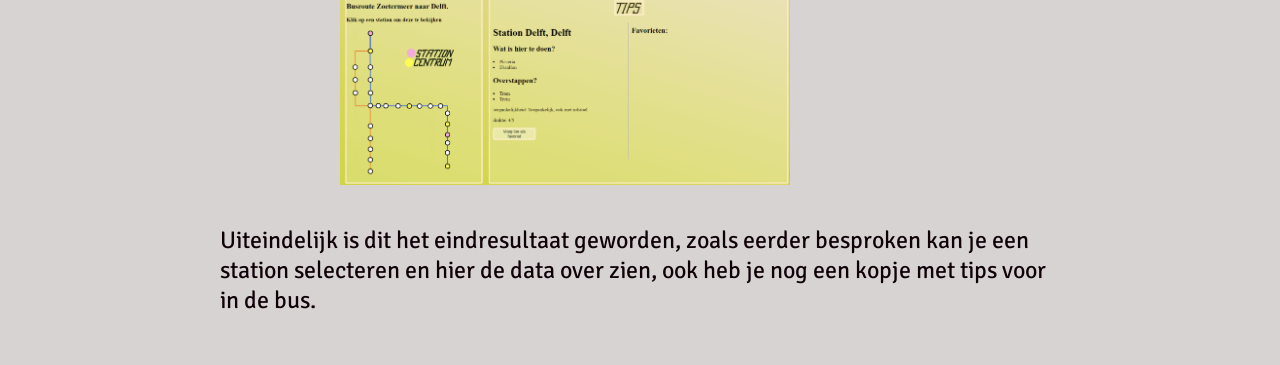
==== commit d4550022: "CLE3" ====
--- a/index.html
+++ b/index.html
@@ -99,9 +99,8 @@
             ook kan je de modus van de wekker veranderen met lang B ingedrukt houden zo veranderd het geluid en de kleur van de ledjes. 
             Het ontwerp is afgeleid van een lucky cat, en je kan zelfs het hoofd er af halen en verwisselen met andere hoofden zoals een halloween of kerst hoofd.
         </p>
-        <p class="text"> Momenteel ben ik ook nog bezig met het maken van een webservice om ouderen te helpen in het openbaar vervoer.
-            We zijn momenteel bezig met een hulpmiddel bij het reizen, overstappen en nog extra informatie bij elk station.
-            Zo is het voor de senioren extra duidelijk of het station goed te bereiken is, of het rustig is en of er wat te doen is.
+        <p class="text"> Ik heb ook een webservice gemaakt om ouderen in het openbaar vervoer te helpen.
+            Hier kunnen ze zien hoe druk dit station is, wat er te doen is en waarop ze kunnen overstappen.
         </p>
         <img class="image" src="images/Idee.png" alt="Idee">
         <p class="text"> het idee was dat ouderen voor elk station goed kunnen kijken wat er te doen valt en hoe ze kunnen overstappen.
@@ -109,6 +108,10 @@
         <img class="image" src="images/Idee2.png" alt="Idee">
         <p class="text"> Hier is het tweede prototype te zien, dit is een clickable prototype wat inhoud dat je het ook echt kan gebruiken zoals een webservice.
         </p>
+        <img class="image" src="Images/Webservice.png" alt="">
+        <p class="text">
+            Uiteindelijk is dit het eindresultaat geworden, zoals eerder besproken kan je een station selecteren en hier de data over zien, ook heb je nog een kopje met tips voor in de bus.
+        </p>
     </section>
 
     </main>
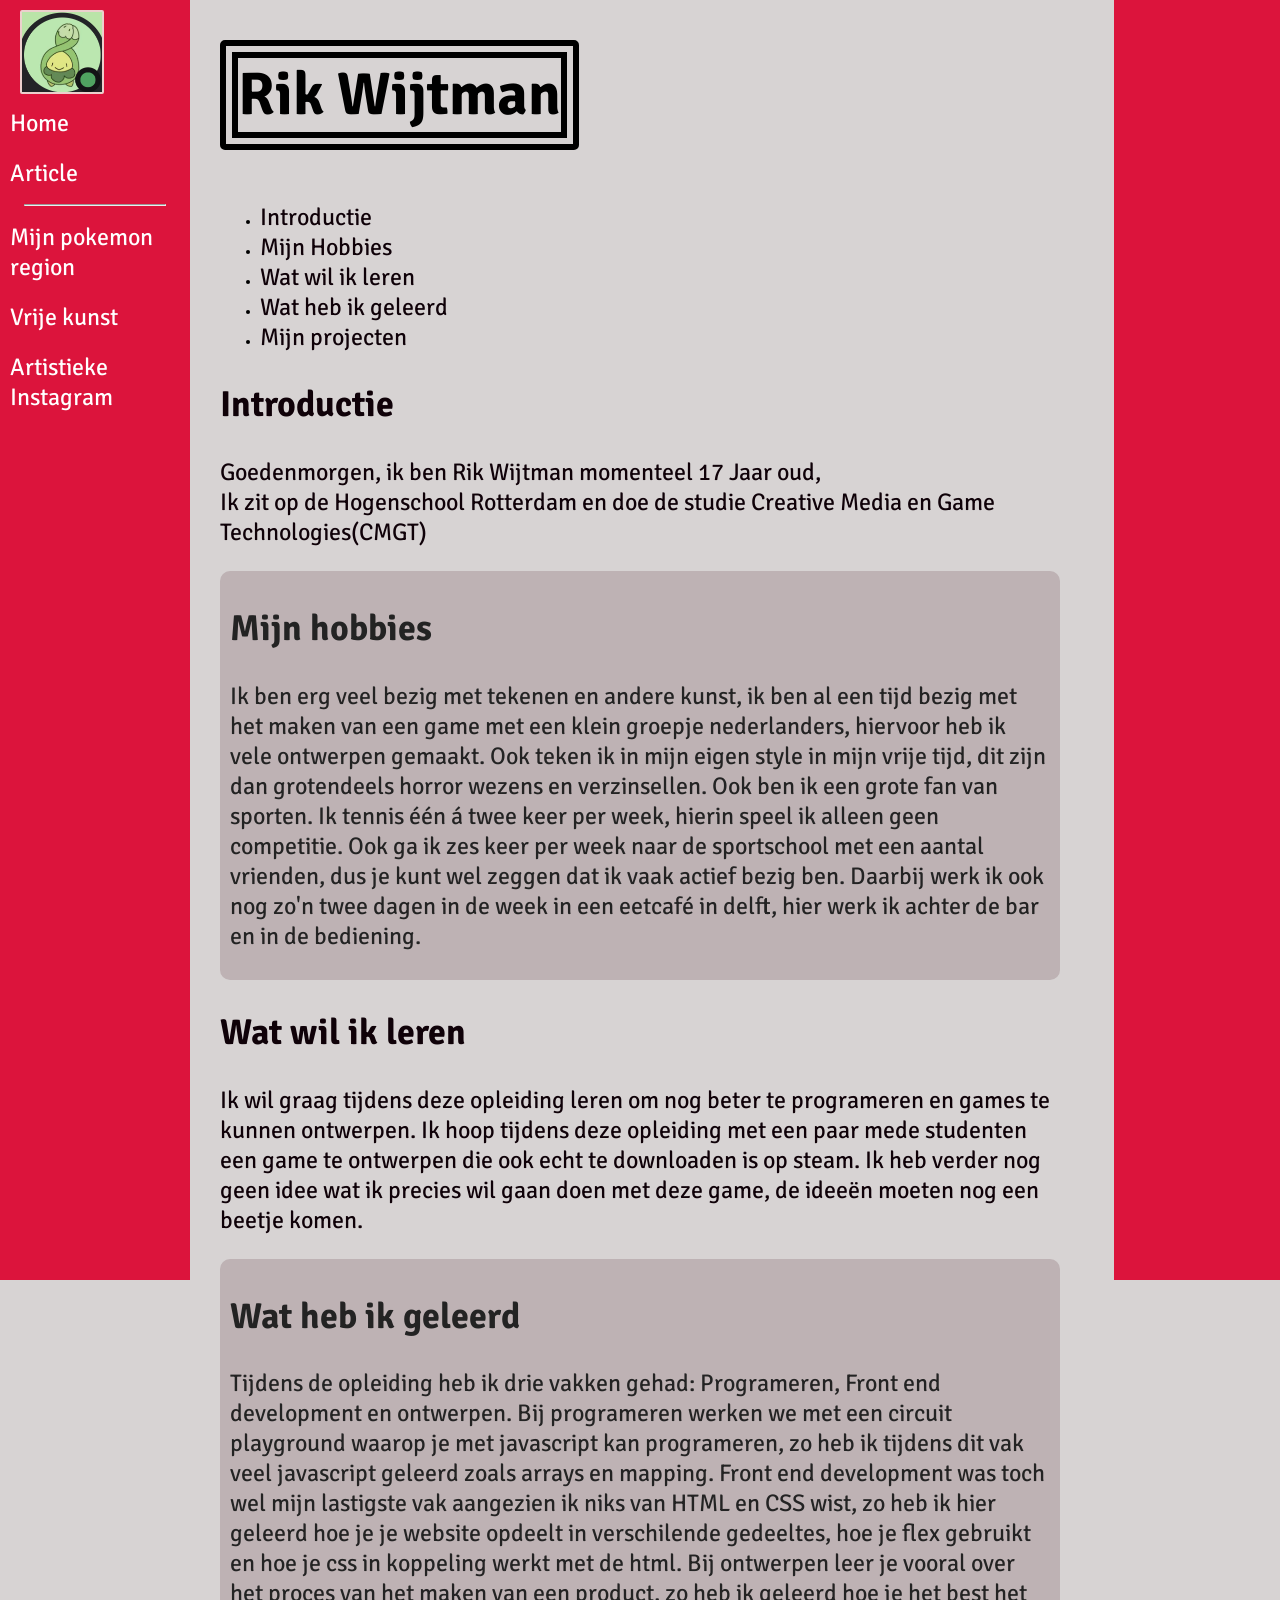
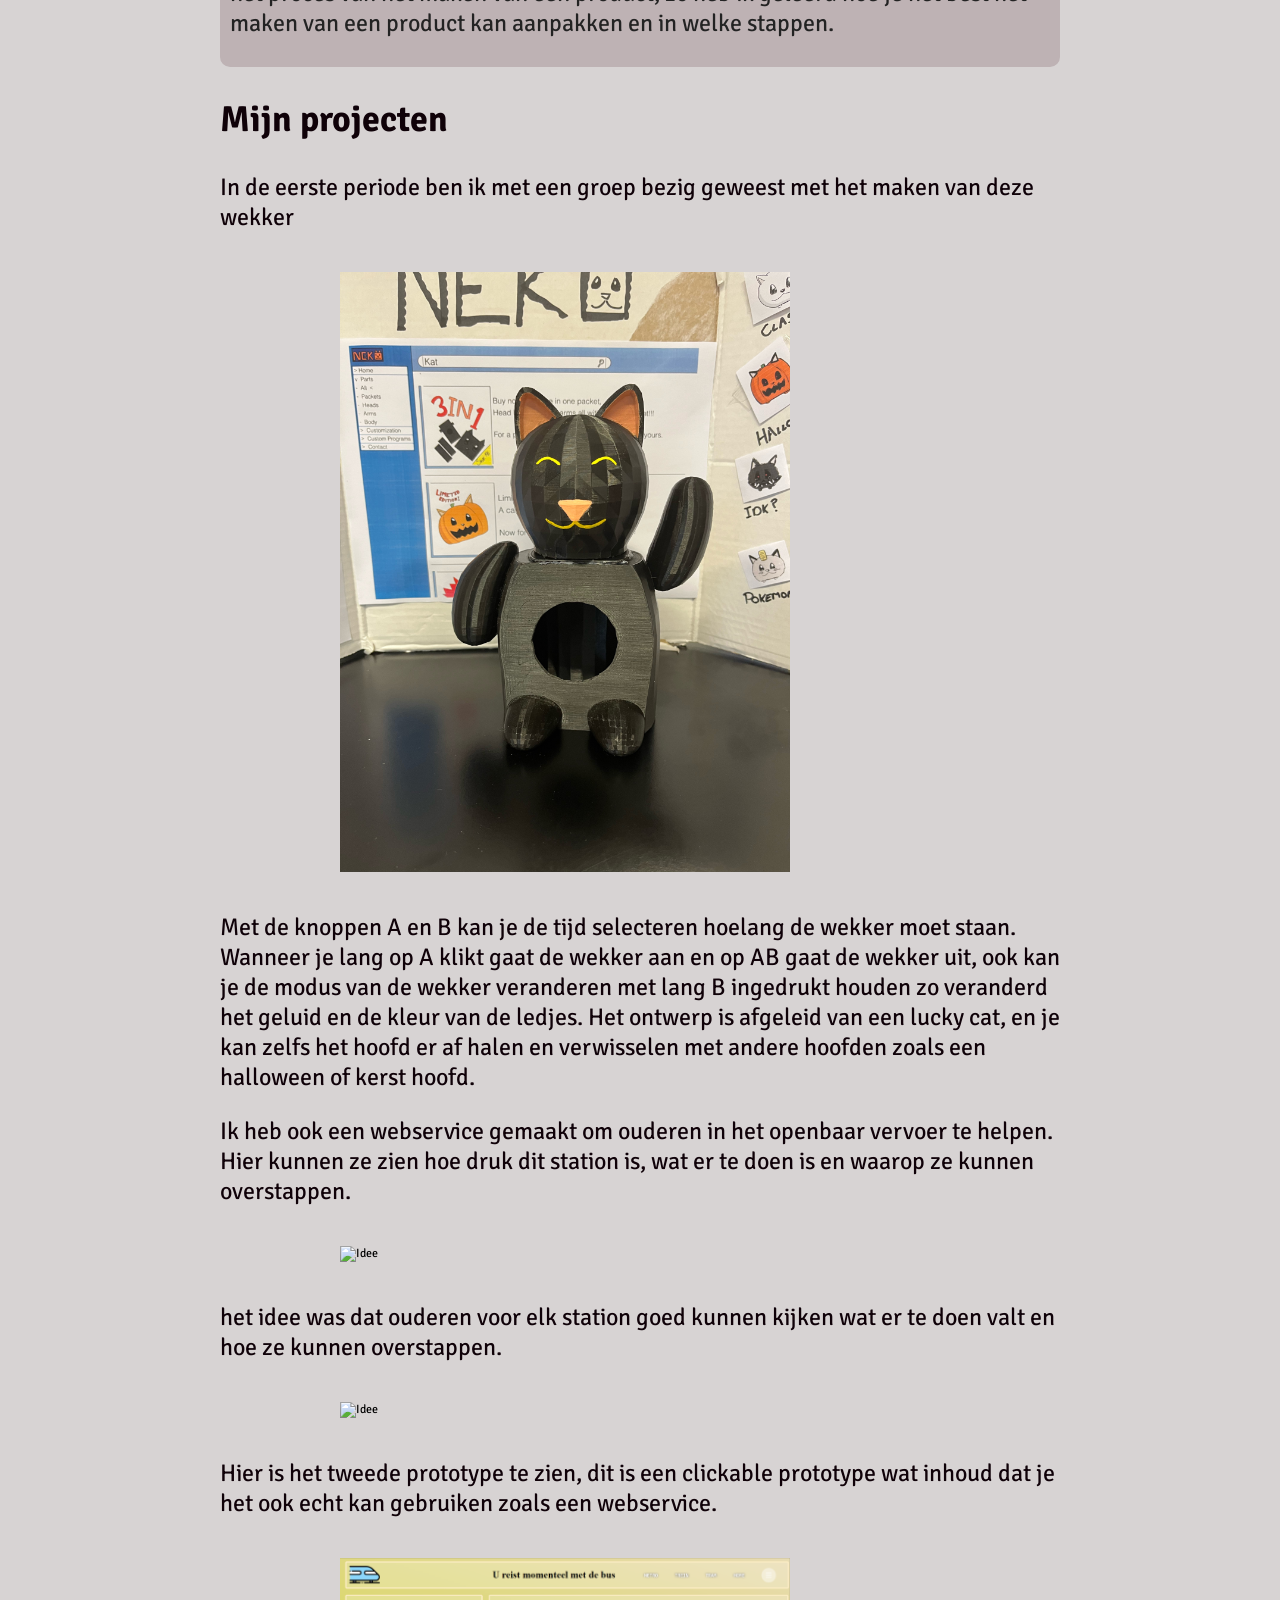
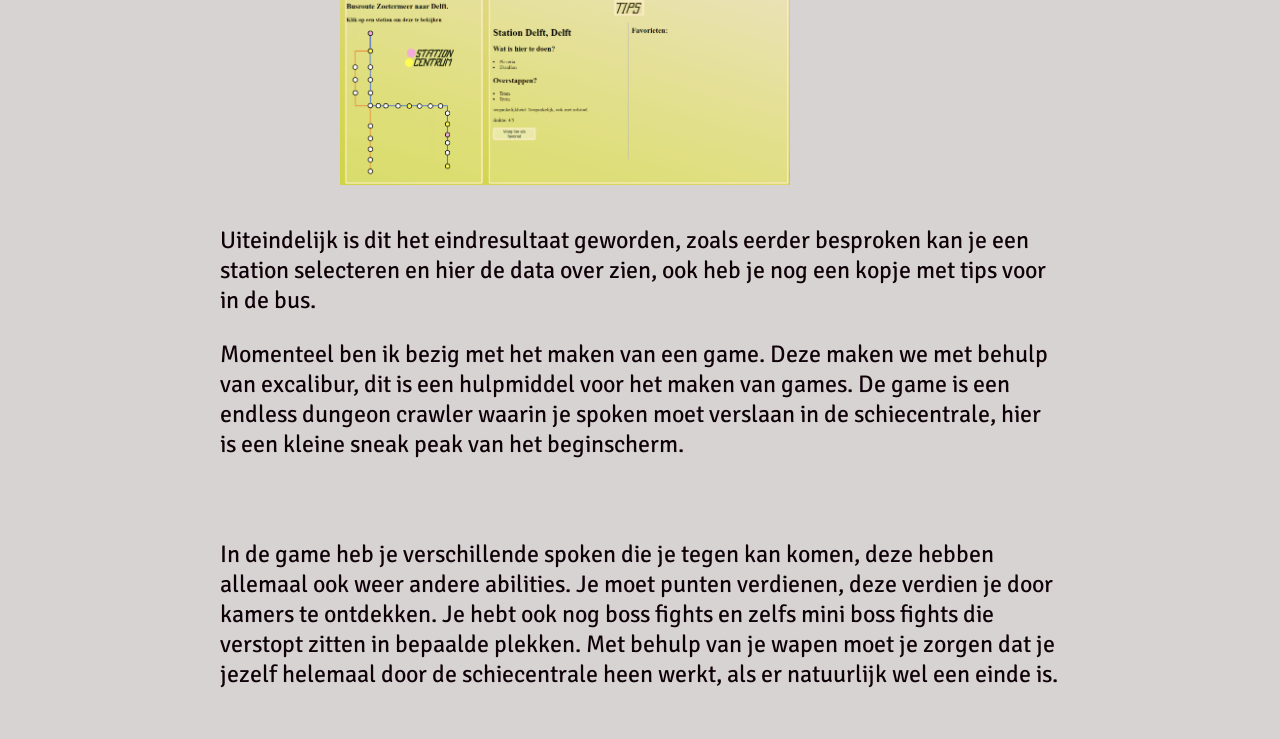
==== commit b341afa0: "CLE4" ====
--- a/index.html
+++ b/index.html
@@ -112,6 +112,17 @@
         <p class="text">
             Uiteindelijk is dit het eindresultaat geworden, zoals eerder besproken kan je een station selecteren en hier de data over zien, ook heb je nog een kopje met tips voor in de bus.
         </p>
+        <p class="text">
+            Momenteel ben ik bezig met het maken van een game. Deze maken we met behulp van excalibur, dit is een hulpmiddel voor het maken van games.
+            De game is een endless dungeon crawler waarin je spoken moet verslaan in de schiecentrale, hier is een kleine sneak peak van het beginscherm.
+        </p>
+        <img class="image" src="Images/Spookedout.png" alt="">
+        <p class="text">
+            In de game heb je verschillende spoken die je tegen kan komen, deze hebben allemaal ook weer andere abilities.
+            Je moet punten verdienen, deze verdien je door kamers te ontdekken. 
+            Je hebt ook nog boss fights en zelfs mini boss fights die verstopt zitten in bepaalde plekken.
+            Met behulp van je wapen moet je zorgen dat je jezelf helemaal door de schiecentrale heen werkt, als er natuurlijk wel een einde is.
+        </p>
     </section>
 
     </main>
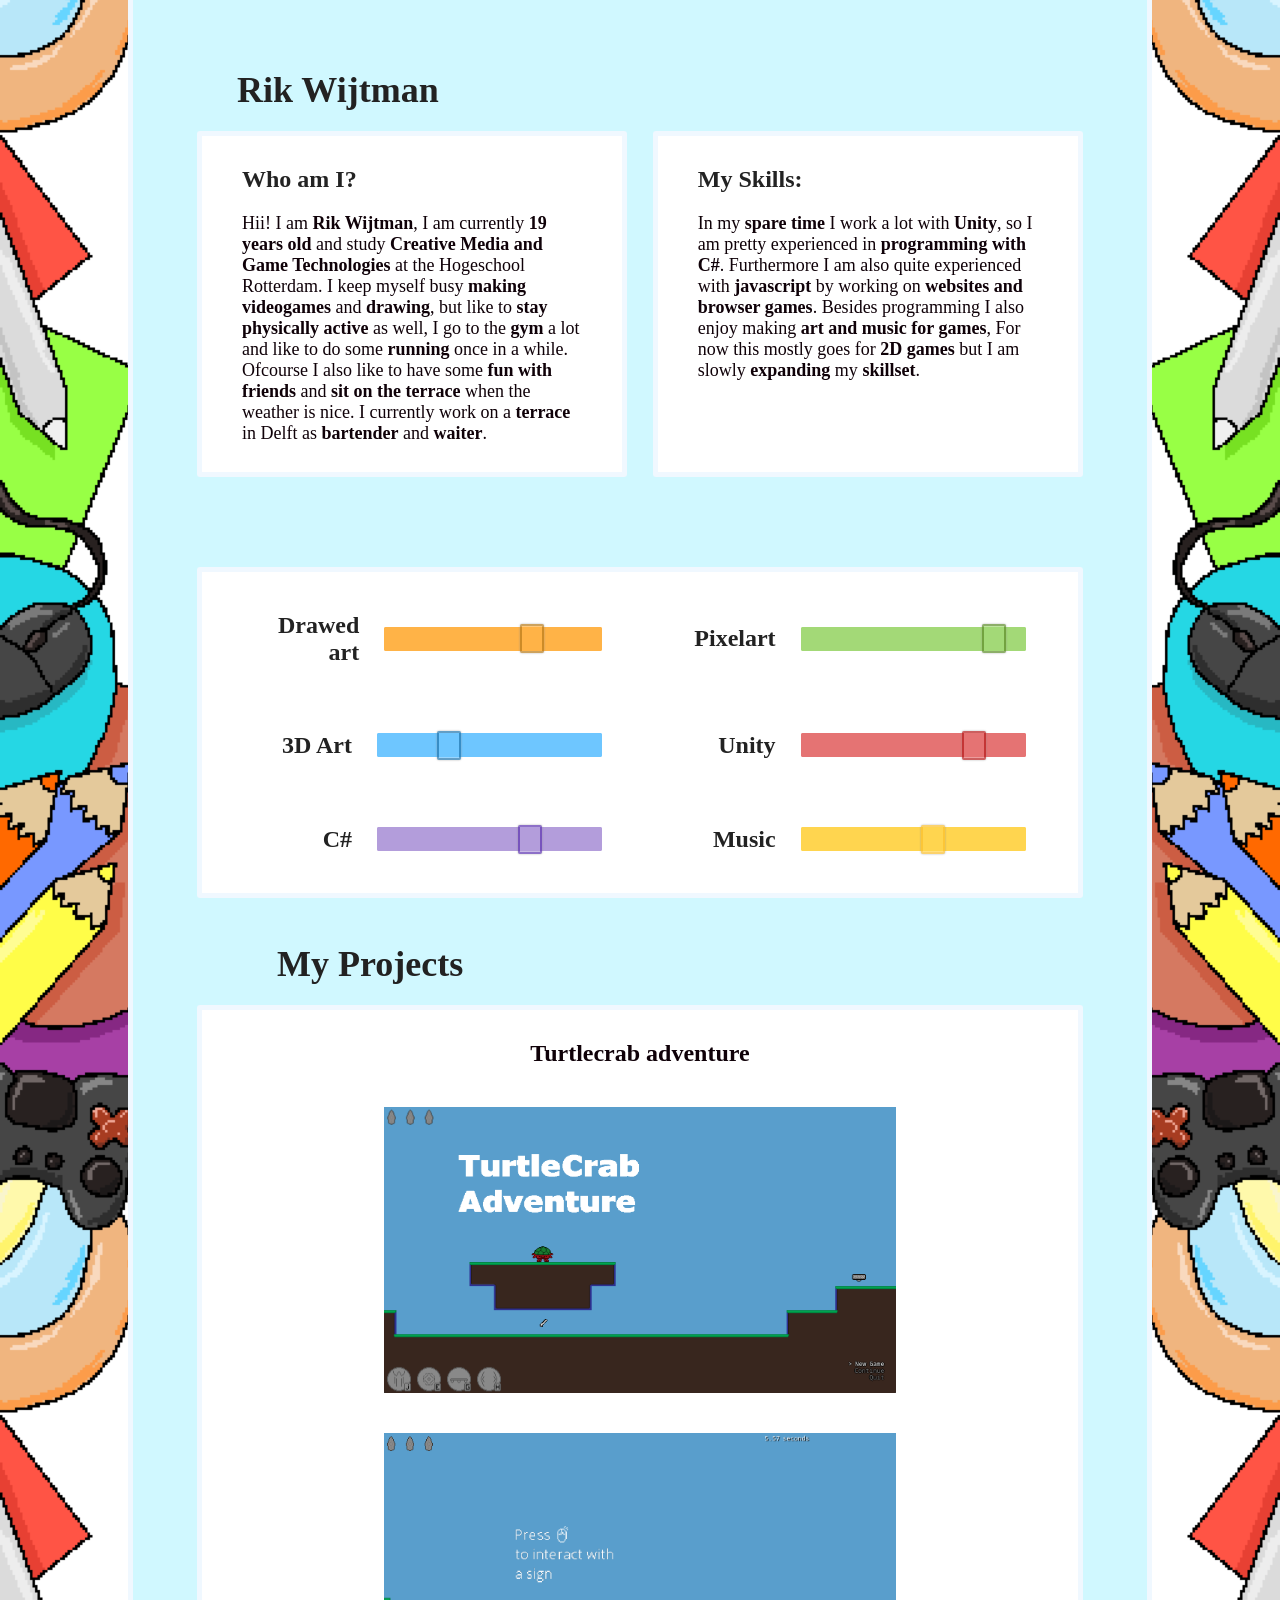
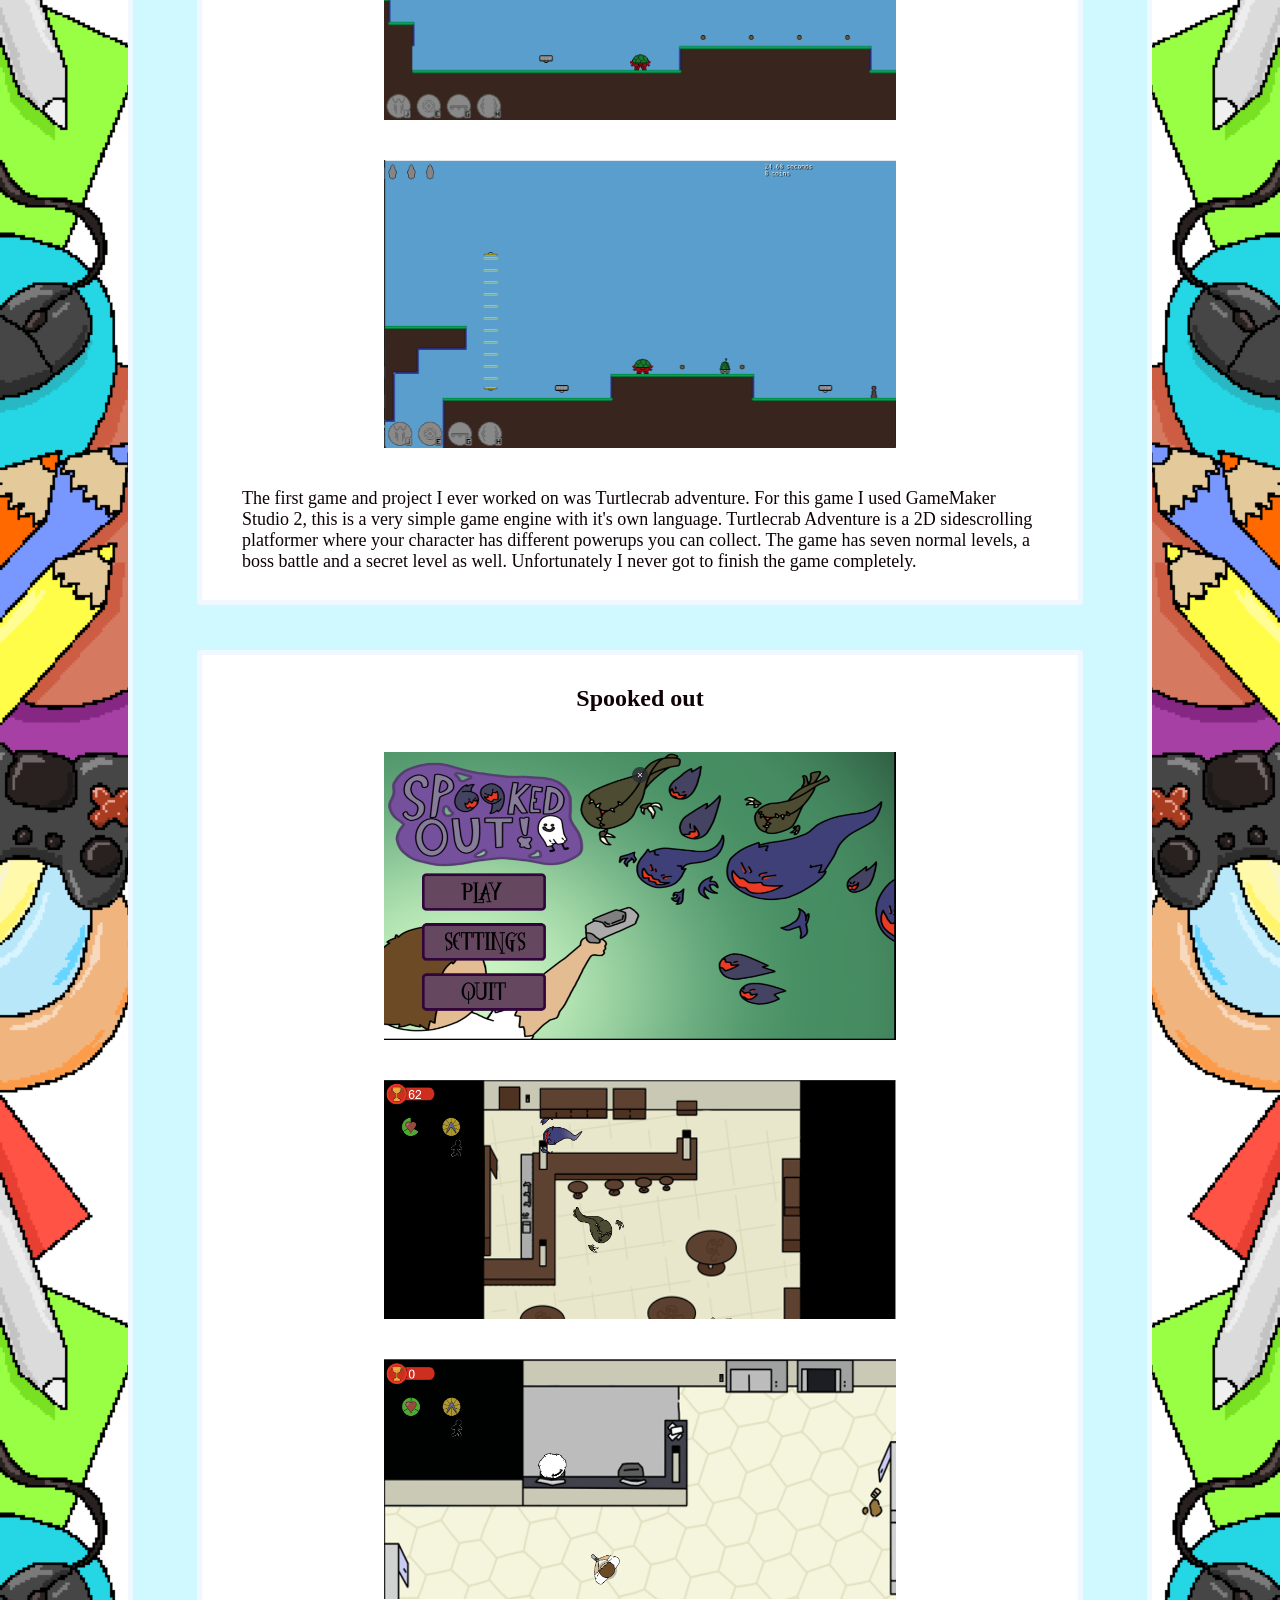
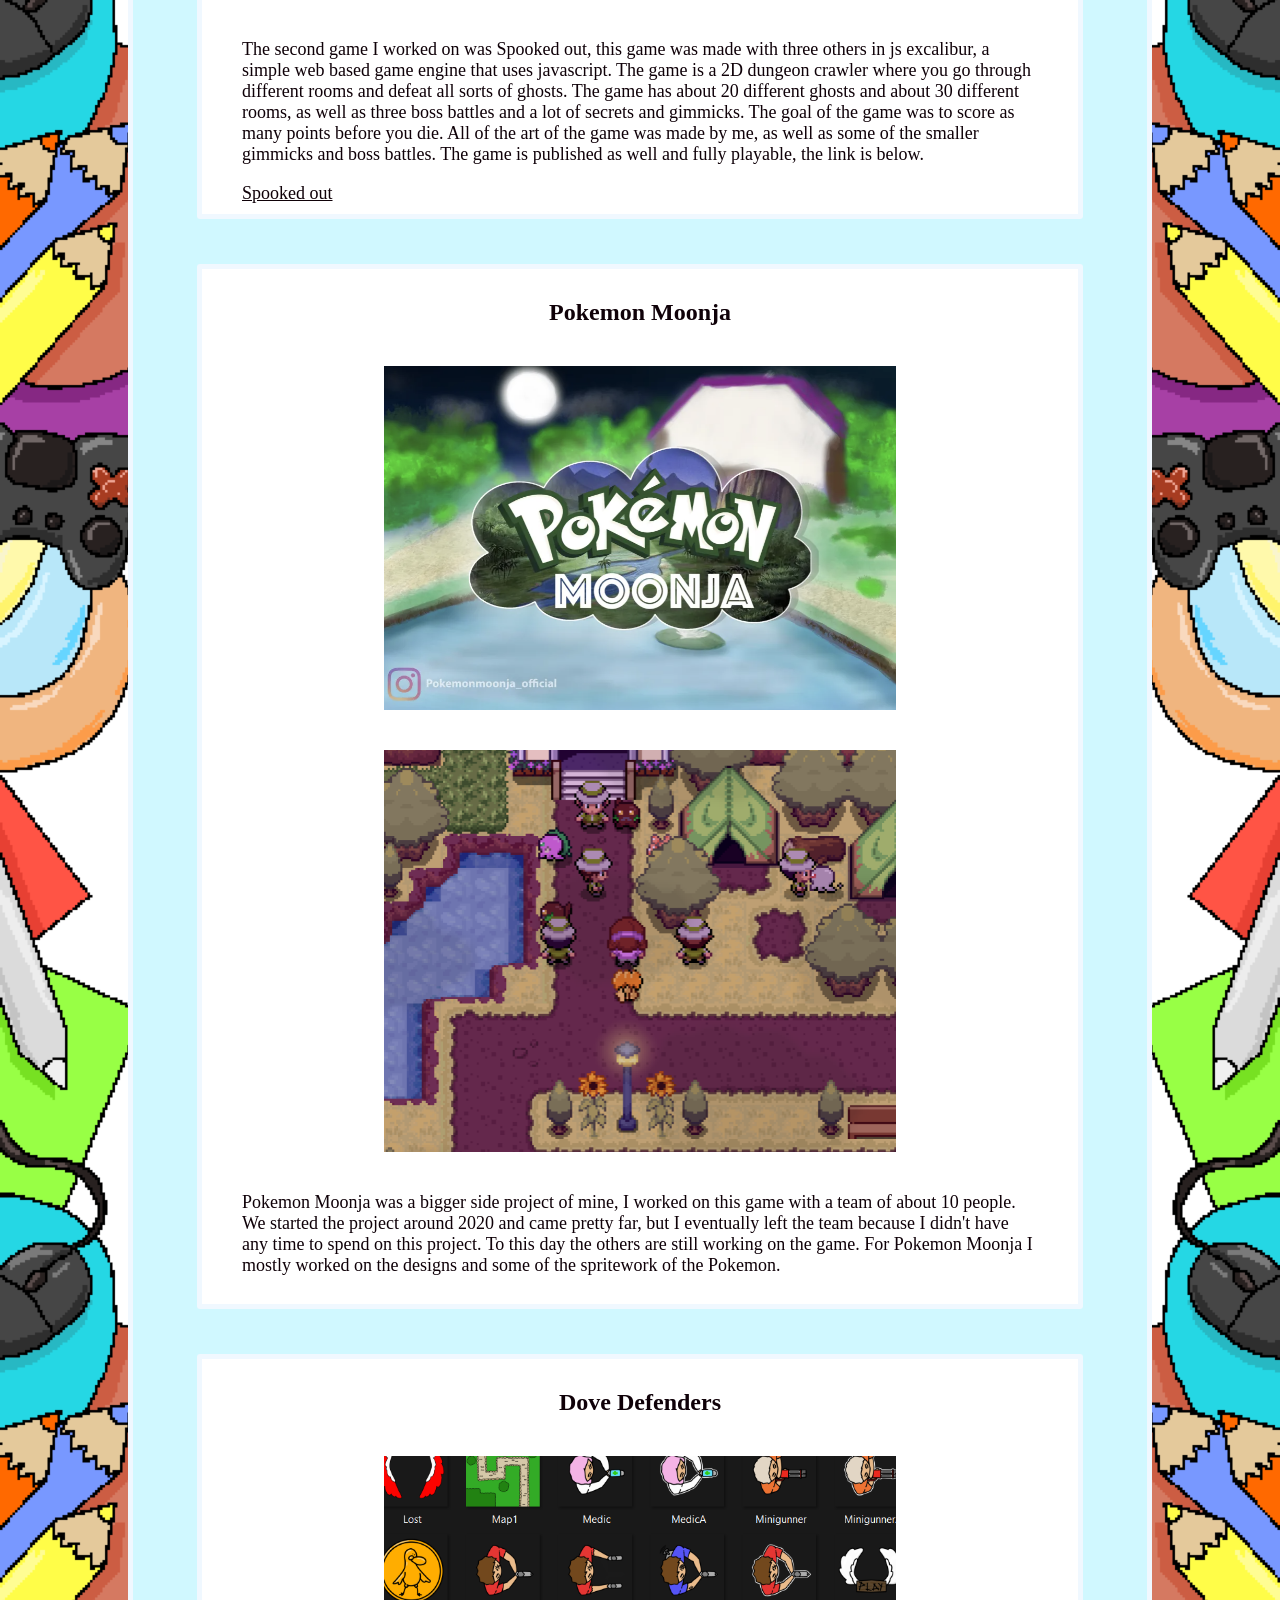
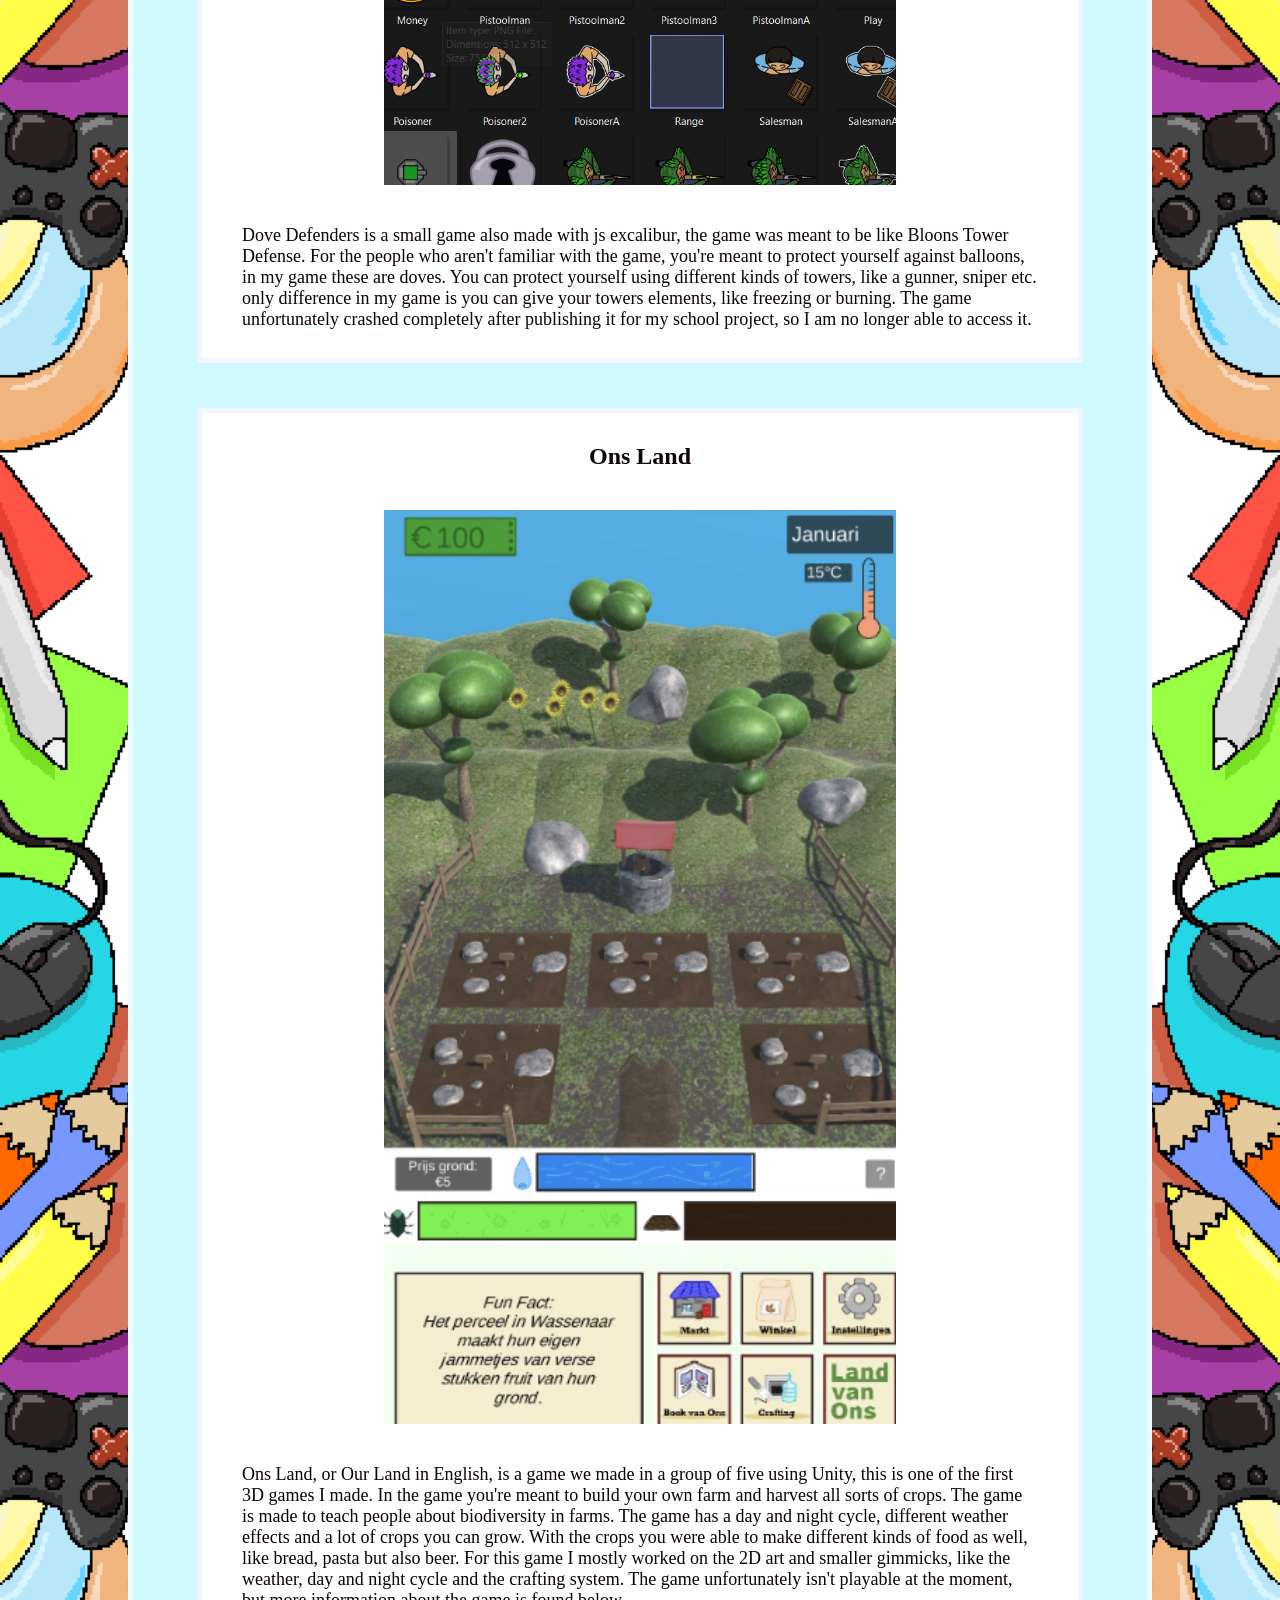
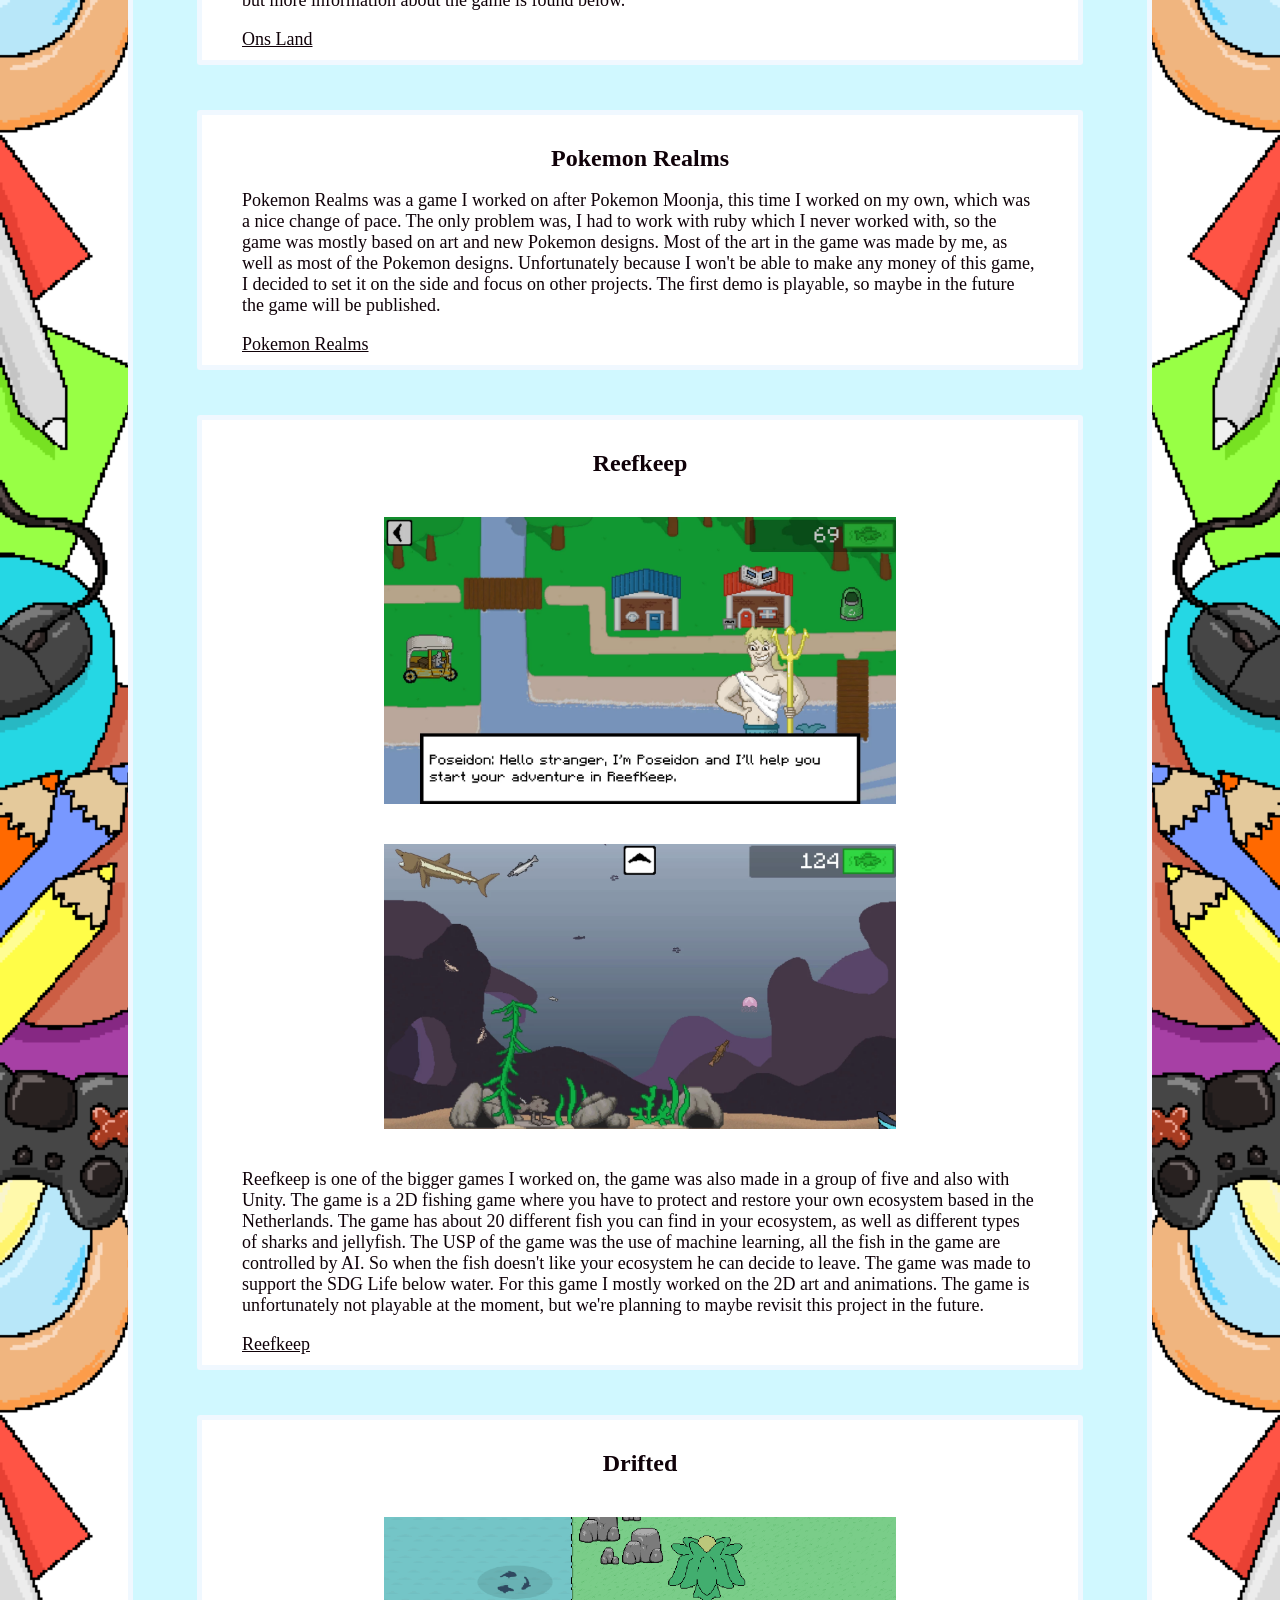
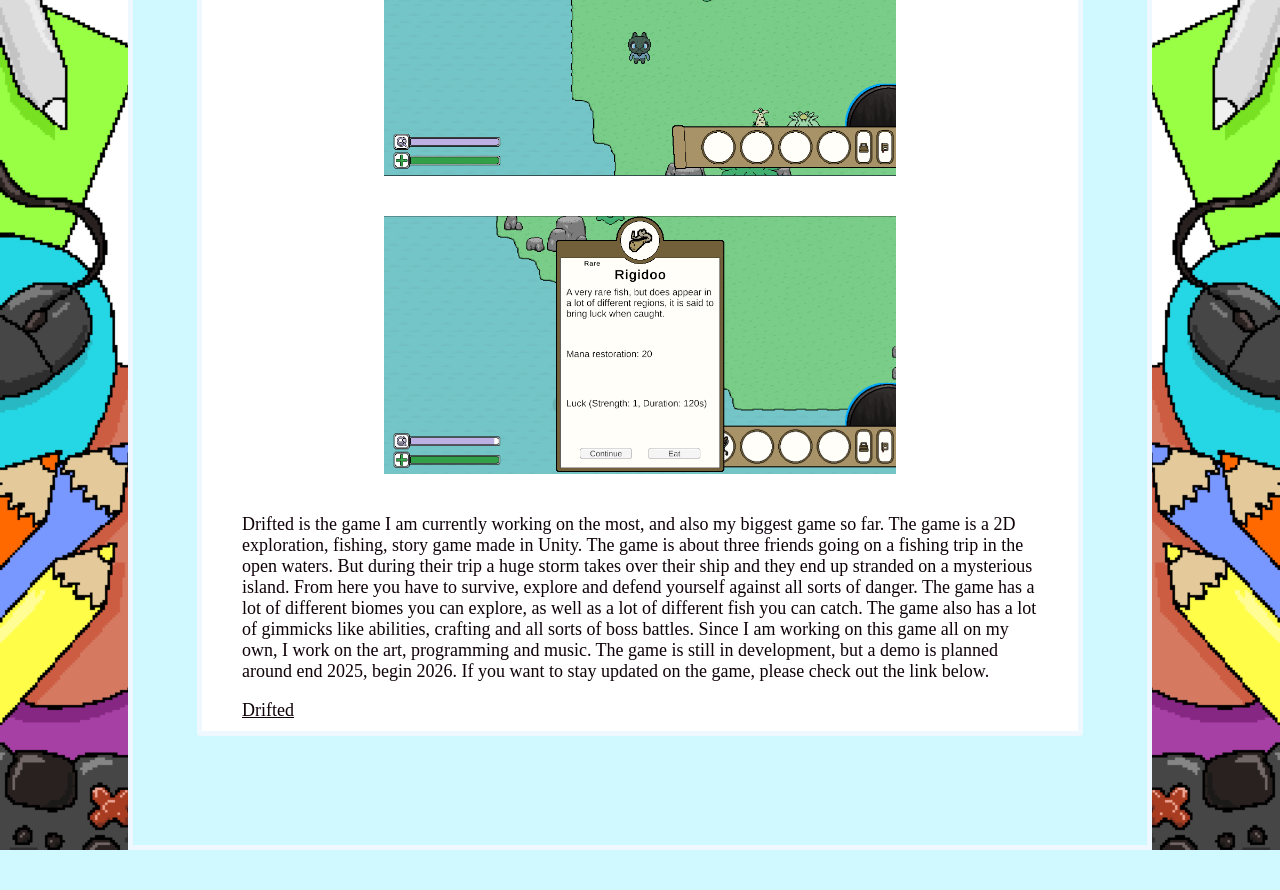
==== commit 68ffa6d6: "Inital commit" ====
--- a/index.html
+++ b/index.html
@@ -1,130 +1,105 @@
-<!DOCTYPE html>
-<html lang="en">
-<head>
-    <meta charset="UTF-8">
-    <meta http-equiv="X-UA-Compatible" content="IE=edge">
-    <meta name="viewport" content="width=device-width, initial-scale=1.0">
-    <title>Portfolio</title>
-    <link rel="stylesheet" href="CSS/styles.css">
-</head>
-<body>
-    
-    <nav>      
-        <div class="navTop">
-            <img class="logo" src="Images/Logo.png" alt="">
-            <div class="pageNav">
-                <a href="#naam" class="links" style="text-decoration:none">Home</a>
-                <a href="#intro" class="links" style="text-decoration:none">Article</a>
-            </div>
-            <hr>
-            <div class="linkNav">
-                <a class="links" href="Region.html" style="text-decoration:none"> Mijn pokemon region </a>
-                <a class="links" href="Kunst.html" style="text-decoration:none"> Vrije kunst </a>
-                <a class="links" href="https://www.instagram.com/anonymousk1w1/" style="text-decoration:none" target="_blank"> Artistieke Instagram </a>
-            </div>
-        </div>
-    </nav>
-    <footer>
-        <div class="navBottom">
-    
-        </div>
-    </footer>
-
-    <main>
-    
-    <header>
-        <h1 id="naam">Rik Wijtman</h1>
-    
-        <ul>
-          <li> <a href="#intro" class="text inhoud" style="text-decoration:none"> Introductie </a>
-          <li> <a href="#hobbies" class="text inhoud" style="text-decoration:none"> Mijn Hobbies </a>
-          <li> <a href="#leren" class="text inhoud" style="text-decoration:none"> Wat wil ik leren </a>
-          <li> <a href="#geleerd" class="text inhoud" style="text-decoration:none"> Wat heb ik geleerd </a>
-          <li> <a href="#projecten" class="text inhoud" style="text-decoration:none"> Mijn projecten </a>
-        </ul>
-    </header>
-
-    <section>
-        <h2 id="intro" class="subtitel"> Introductie </h2>
-        <p class="text">
-            Goedenmorgen, ik ben Rik Wijtman momenteel 17 Jaar oud, <br>
-            Ik zit op de Hogenschool Rotterdam en doe de studie Creative Media en Game Technologies(CMGT)
-        </p>   
-
-        <div class="inverted">
-            <h2 id="hobbies" class="subtitel textinverted"> Mijn hobbies </h2>
-            <p class="text textinverted">
-                Ik ben erg veel bezig met tekenen en andere kunst, 
-                ik ben al een tijd bezig met het maken van een game met een klein groepje nederlanders,
-                hiervoor heb ik vele ontwerpen gemaakt.
-                Ook teken ik in mijn eigen style in mijn vrije tijd,
-                dit zijn dan grotendeels horror wezens en verzinsellen.
-                Ook ben ik een grote fan van sporten.
-                Ik tennis één á twee keer per week,
-                hierin speel ik alleen geen competitie.
-                Ook ga ik zes keer per week naar de sportschool met een aantal vrienden,
-                dus je kunt wel zeggen dat ik vaak actief bezig ben.
-                Daarbij werk ik ook nog zo'n twee dagen in de week in een eetcafé in delft,
-                hier werk ik achter de bar en in de bediening.
-            </p>
-        </div>
-    
-        <h2 id="leren" class="subtitel"> Wat wil ik leren </h2>
-        <p class="text"> Ik wil graag tijdens deze opleiding leren om nog beter te programeren
-            en games te kunnen ontwerpen. Ik hoop tijdens deze opleiding met een paar mede studenten
-            een game te ontwerpen die ook echt te downloaden is op steam.
-            Ik heb verder nog geen idee wat ik precies wil gaan doen met deze game, 
-            de ideeën moeten nog een beetje komen.
-        </p>
-
-        <div class="inverted">
-            <h2 id="geleerd" class="subtitel textinverted"> Wat heb ik geleerd </h2>
-            <p class="text textinverted"> Tijdens de opleiding heb ik drie vakken gehad: Programeren, Front end development en ontwerpen. 
-                Bij programeren werken we met een circuit playground waarop je met javascript kan programeren, 
-                zo heb ik tijdens dit vak veel javascript geleerd zoals arrays en mapping.
-                Front end development was toch wel mijn lastigste vak aangezien ik niks van HTML en CSS wist,
-                zo heb ik hier geleerd hoe je je website opdeelt in verschilende gedeeltes, 
-                hoe je flex gebruikt en hoe je css in koppeling werkt met de html.
-                Bij ontwerpen leer je vooral over het proces van het maken van een product, 
-                zo heb ik geleerd hoe je het best het maken van een product kan aanpakken en in welke stappen.
-            </p>
-        </div>
-
-        <h2 id="projecten" class="subtitel"> Mijn projecten </h2>
-        <p class="text"> In de eerste periode ben ik met een groep bezig geweest met het maken van deze wekker
-        </p>
-        <img class="image" src="Images/Kat.jpeg" alt="Katproject">
-        <p class="text"> Met de knoppen A en B kan je de tijd selecteren hoelang de wekker moet staan.
-            Wanneer je lang op A klikt gaat de wekker aan en op AB gaat de wekker uit, 
-            ook kan je de modus van de wekker veranderen met lang B ingedrukt houden zo veranderd het geluid en de kleur van de ledjes. 
-            Het ontwerp is afgeleid van een lucky cat, en je kan zelfs het hoofd er af halen en verwisselen met andere hoofden zoals een halloween of kerst hoofd.
-        </p>
-        <p class="text"> Ik heb ook een webservice gemaakt om ouderen in het openbaar vervoer te helpen.
-            Hier kunnen ze zien hoe druk dit station is, wat er te doen is en waarop ze kunnen overstappen.
-        </p>
-        <img class="image" src="images/Idee.png" alt="Idee">
-        <p class="text"> het idee was dat ouderen voor elk station goed kunnen kijken wat er te doen valt en hoe ze kunnen overstappen.
-        </p>
-        <img class="image" src="images/Idee2.png" alt="Idee">
-        <p class="text"> Hier is het tweede prototype te zien, dit is een clickable prototype wat inhoud dat je het ook echt kan gebruiken zoals een webservice.
-        </p>
-        <img class="image" src="Images/Webservice.png" alt="">
-        <p class="text">
-            Uiteindelijk is dit het eindresultaat geworden, zoals eerder besproken kan je een station selecteren en hier de data over zien, ook heb je nog een kopje met tips voor in de bus.
-        </p>
-        <p class="text">
-            Momenteel ben ik bezig met het maken van een game. Deze maken we met behulp van excalibur, dit is een hulpmiddel voor het maken van games.
-            De game is een endless dungeon crawler waarin je spoken moet verslaan in de schiecentrale, hier is een kleine sneak peak van het beginscherm.
-        </p>
-        <img class="image" src="Images/Spookedout.png" alt="">
-        <p class="text">
-            In de game heb je verschillende spoken die je tegen kan komen, deze hebben allemaal ook weer andere abilities.
-            Je moet punten verdienen, deze verdien je door kamers te ontdekken. 
-            Je hebt ook nog boss fights en zelfs mini boss fights die verstopt zitten in bepaalde plekken.
-            Met behulp van je wapen moet je zorgen dat je jezelf helemaal door de schiecentrale heen werkt, als er natuurlijk wel een einde is.
-        </p>
-    </section>
-
-    </main>
-</body>
+<!DOCTYPE html>
+<html lang="en">
+<head>
+    <meta charset="UTF-8">
+    <meta http-equiv="X-UA-Compatible" content="IE=edge">
+    <meta name="viewport" content="width=device-width, initial-scale=1.0">
+    <title>Portfolio</title>
+    <link rel="stylesheet" href="CSS/styles.css">
+</head>
+<body>
+
+    <main>
+
+    <section>
+        <h1>Rik Wijtman</h1>
+
+        <div class="info-row">
+            <div class="inverted">
+                <h2 class="subtitel textinverted"> Who am I? </h2>
+                <p class="text textinverted">
+                    Hii! I am <strong>Rik Wijtman</strong>, I am currently <strong>19 years old</strong> and study <strong>Creative Media and Game Technologies</strong> at the Hogeschool Rotterdam.
+                    I keep myself busy <strong>making videogames</strong> and <strong>drawing</strong>,
+                    but like to <strong>stay physically active</strong> as well, I go to the <strong>gym</strong> a lot and like to do some <strong>running</strong> once in a while.
+                    Ofcourse I also like to have some <strong>fun with friends</strong> and <strong>sit on the terrace</strong> when the weather is nice.
+                    I currently work on a <strong>terrace</strong> in Delft as <strong>bartender</strong> and <strong>waiter</strong>.
+                </p>
+            </div>
+
+            <div class="inverted">
+                <h2 class="subtitel textinverted"> My Skills: </h2>
+                <p class="text textinverted">
+                    In my <strong>spare time</strong> I work a lot with <strong>Unity</strong>, so I am pretty experienced in <strong>programming with C#</strong>.
+                    Furthermore I am also quite experienced with <strong>javascript</strong> by working on <strong>websites and browser games</strong>.
+                    Besides programming I also enjoy making <strong>art and music for games</strong>, 
+                    For now this mostly goes for <strong>2D games</strong> but I am slowly <strong>expanding</strong> my <strong>skillset</strong>.
+                </p>
+
+                
+            </div>
+            
+        </div>
+
+        <div class="skills-slider-row">
+            <div class="skill-slider unity">
+                <label for="unity-slider">Drawed art</label>
+                <input type="range" id="unity-slider" min="0" max="10" value="7" disabled>
+            </div>
+            <div class="skill-slider art">
+                <label for="art-slider">Pixelart</label>
+                <input type="range" id="art-slider" min="0" max="10" value="9" disabled>
+            </div>
+            <div class="skill-slider programming">
+                <label for="programming-slider">3D Art</label>
+                <input type="range" id="programming-slider" min="0" max="10" value="3" disabled>
+            </div>
+            <div class="skill-slider music">
+                <label for="music-slider">Unity</label>
+                <input type="range" id="music-slider" min="0" max="10" value="8" disabled>
+            </div>
+            <div class="skill-slider test1">
+                <label for="test1-slider">C#</label>
+                <input type="range" id="test1-slider" min="0" max="10" value="7" disabled>
+            </div>
+            <div class="skill-slider test2">
+                <label for="test2-slider">Music</label>
+                <input type="range" id="test2-slider" min="0" max="10" value="6" disabled>
+            </div>
+        </div>
+
+        <div class="projects-title-row">
+            <h1 class="projects-title">My Projects</h1>
+        </div>
+        <div id="projects">
+        </div>
+
+        
+    </section>
+
+    </main>
+    <script>
+fetch('projects.json')
+  .then(response => response.json())
+  .then(projects => {
+    const container = document.getElementById('projects');
+    projects.forEach(project => {
+      const div = document.createElement('div');
+      div.className = 'inverted';
+
+      let html = `<h2 class="subtitel">${project.name}</h2>`;
+      if (project.images && project.images.length > 0) {
+        project.images.forEach(img =>
+          html += `<img class="imagehor" src="${img}" alt="">`
+        );
+      }
+      html += `<p class="text">${project.description}</p>`;
+      if (project.link) {
+        html += `<a class="text" href="${project.link}" target="_blank">${project.name}</a>`;
+      }
+      div.innerHTML = html;
+      container.appendChild(div);
+    });
+  });
+</script>
+</body>
 </html>
--- a/CSS/styles.css
+++ b/CSS/styles.css
@@ -1,222 +1,404 @@
-@import url('https://fonts.googleapis.com/css2?family=Silkscreen&display=swap');
-@import url('https://fonts.googleapis.com/css2?family=Signika+Negative:wght@300&display=swap');
-main {
-  margin-left:220px;
-  margin-right:220px;
-  margin-bottom: 50px;
-}
-body {
-  background-color: #d7d3d3;  
-  margin:0px;
-  font-family: 'Signika Negative', sans-serif;
-  font-size: 12px;
-}
-.navTop {
-  background-color:crimson;
-  width:190px;
-  height: 100vw;
-  position:fixed;
-}
-.logo {
-  width: 80px;
-  height: 80px;
-  border-style: solid;
-  border-width: 2px;
-  border-color: rgb(236, 208, 205);
-  border-radius: 2px;
-
-  margin-left: 20px;
-  margin-top: 10px;
-}
-h1 {
-  display: block;
-  font-size:5em;
-  display:inline-block;
-  
-  border-style: double;
-  border-width:18px;
-  border-radius: 5px;
-}
-.links {
-  color:white;
-  padding-left:20px;
-  display:block;
-  padding:10px;
-  font-size: 2em;
-}
-.links:hover {
-  background-color:darkred;
-  padding-left:30px;
-  transition: padding-left 0.4s;
-  transition: background-color 0.4s;
-  border-style: double;
-  border-color: crimson;
-}
-.navBottom {
-  background-color:crimson;
-  position: fixed;
-  width: 190px;
-  height: 100vw;
-  margin-left: 87%;
-}
-.subtitel {
-  font-size: 3em;
-  color: rgb(15, 1, 8);
-}
-.subtitel2 {
-  font-size: 3em;
-  margin-top:50px;
-}
-.image {
-  display:block;
-  width: 450px;
-  margin-left:120px;
-  margin-top:40px;
-  margin-bottom:40px;
-}
-.inhoud {
-  font-size:4em;
-}
-.text {
-  font-size:2em;
-  color:rgb(15, 1, 8);
-}
-.imageregion {
-  border-style: solid;
-  border-radius: 5px;
-  border-color: crimson;
-}  
-.line {
-  display: flex;
-  justify-content: space-between;
-  font-family: 'Silkscreen', cursive;
-  flex-direction: row;
-}
-.textinfo {
-  background-color: #bababa;
-  border-style: solid;
-  border-color: #898989;
-  font-size: 2em;
-}
-.poke {
-  display:block;
-}
-.textenindex {
-  display:block;
-  text-align:center;
-  width:30vw;
-  margin-right: 2vw;
-}
-.IB {
-  border-style: groove;
-  border-width: 4px;
-  border-color: rgb(102, 82, 92);
-}
-hr {
-  width: 11vw;
-}
-.inverted {
-  background-color: rgb(190, 178, 180);
-  border-radius: 10px;
-  padding: 5px 10px 5px 10px;
-}
-.textinverted {
-  color:rgb(35, 35, 35);
-}
-@media only screen and (min-width: 601px) {
-  .imageregion:hover {
-    transform: scale(1.6, 1.6);
-  }
-  .slide:hover {
-    margin-left: 200px;
-  }
-  .slidehalf:hover {
-    margin-left: 110px;
-  }
-  .textenindex, .poke {
-    width: 25vw;
-  }
-}
-@media only screen and (max-width: 600px) {
-  .image {
-    width: 240px;
-    margin-left: 0px;
-  }
-  body {
-    font-size: 6px;
-  }
-  main {
-    margin-left:20px;
-    margin-right:20px;
-    margin-top: 100px;
-    margin-bottom: 100px;
-  }
-  .Pokemon {
-      display: flex;
-      justify-content: space-between;
-      flex-direction: column;
-  }
-  .textenindex {
-    width:90vw;
-  }
-  .navTop {
-    width: 100vw;
-    height: 30vw;
-    margin-top: -100px;
-  }
-  .navBottom {
-    width: 100vw;
-    height: 26vw;
-    margin-top: 500px;
-    margin-left: 0vw;
-  }
-  .pageNav, .linkNav {
-    display: flex;
-    flex-direction: row;
-  }
-  .links {
-    font-size: 1.5em;
-    width: 20vw;
-  }
-  h1 {
-    border-width: 10px;
-  }
-  .line {
-    flex-direction: column;
-  }
-  hr {
-    width: 90vw;
-  }
-  .textenindex, .poke {
-    width:90vw;
-  }
-}
-@media (prefers-color-scheme: dark) {
-  body {
-    background-color: rgb(35, 35, 35);
-  }
-  h1, li, p, h2, .inhoud{
-    color: rgb(115, 115, 115);
-  }
-  h1 {
-    border-color: black;
-  }
-  .IB {
-    color: rgb(35, 35, 35);
-  }
-  .Textx {
-    background-color: rgb(54, 54, 54);
-  }
-  .inverted {
-    background-color: rgb(124, 74, 85);
-  }
-  .subtitel,.text {
-    color: rgb(245, 236, 240);
-  }
-  .textinverted {
-    color:rgb(29, 1, 14);
-  }
-}
-.text:invalid{
-  background-color: rgb(249, 174, 174);
+@import url('https://fonts.googleapis.com/css2?family=Silkscreen&display=swap');
+@import url('https://fonts.googleapis.com/css2?family=Signika+Negative:wght@300&display=swap');
+
+.luckiest-guy-regular {
+  font-family: "Luckiest Guy", cursive;
+  font-weight: 400;
+  font-style: normal;
+}
+
+body {
+  margin: 0;
+  font-family: 'Signika Negative', sans-serif;
+  font-size: 12px;
+  background-color: #d0f8ff;
+  background-image: url('../Images/Background2.png');
+  background-repeat: repeat-y;
+  background-size: contain;
+  background-position: center top;
+}
+
+main {
+  background-color: #d0f8ff;  
+  margin: -40px 10vw 0;
+  background-color: #d0f8ff;
+  /*background-image: url('../Images/background.png');*/
+  background-repeat: repeat-y;
+  background-size: contain;
+  background-position: center top; 
+  
+  border-style:solid;
+  border-width: 5px;
+  border-color: aliceblue;
+}
+
+section {
+  padding: 5vw;
+}
+
+h1 {
+  font-size: 3em;
+  font-family: "Luckiest Guy", cursive;
+  font-weight: bold;
+  color: #222;
+  margin: 40px 0 20px 0;
+  text-align: left;
+  padding-left: 40px; /* ruimte aan de linkerkant */
+}
+
+.subtitel {
+  font-size: 2em;
+  color: rgb(15, 1, 8);
+
+  font-family: "Luckiest Guy", cursive;
+  font-weight: 800;
+  font-style: normal;
+}
+
+.textinverted {
+  color: rgb(35, 35, 35);
+}
+
+.inverted {
+  background-color: rgb(255, 255, 255);
+  border-radius: 3px;
+  padding: 10px 40px;
+  margin-bottom: 5vh;
+  
+  border-style:solid;
+  border-width: 5px;
+  border-color: aliceblue;
+}
+
+.text {
+  font-size: 1.5em;
+  color: rgb(15, 1, 8);
+
+  font-family: "Luckiest Guy", cursive;
+  font-weight: 400;
+  font-style: normal;
+}
+
+.imagehor {
+  display: block;
+  width: 40vw;
+  margin: 40px auto;
+}
+
+.imagever {
+  display: block;
+  height: 40vw;
+  margin: 40px auto;
+}
+
+.info-row {
+  display: flex;
+  gap: 2vw;
+  justify-content: space-between;
+  align-items: stretch;
+  margin-bottom: 5vh;
+}
+
+.info-row .inverted {
+  flex: 1 1 0;
+  min-width: 250px;
+}
+
+.skills-slider-row {
+  display: grid;
+  grid-template-columns: 1fr 1fr;
+  gap: 2vw 4vw;
+  justify-content: center;
+  align-items: center;
+  margin-bottom: 5vh;
+  background: rgb(255, 255, 255);
+  border-radius: 3px;
+  border: 5px solid aliceblue;
+  padding: 20px 40px;
+}
+
+.skill-slider {
+  display: flex;
+  flex-direction: row;
+  align-items: center;
+  justify-content: center;
+  flex: 1 1 0;
+  min-width: 120px;
+  background: transparent; /* geen witte achtergrond meer */
+  border-radius: 3px;
+  padding: 20px 10px;
+  gap: 15px;
+  border: none; /* geen border meer */
+}
+
+.skill-slider label {
+  font-size: 2em; /* zelfde als .subtitel (h2) */
+  font-family: "Luckiest Guy", cursive;
+  color: #222;
+  margin-bottom: 0;
+  min-width: 100px;
+  text-align: right;
+  font-weight: bold;
+}
+
+.skill-slider input[type="range"] {
+  width: 240px;
+  height: 24px;
+  border-radius: 2px;
+  background: transparent;
+  outline: none;
+  margin-left: 10px;
+  -webkit-appearance: none;
+  appearance: none;
+}
+
+/* Custom track */
+.skill-slider input[type="range"]::-webkit-slider-runnable-track {
+  height: 24px;
+  border-radius: 2px;
+  background: #bbb;
+}
+.skill-slider input[type="range"]::-moz-range-track {
+  height: 24px;
+  border-radius: 2px;
+  background: #bbb;
+}
+.skill-slider input[type="range"]::-ms-fill-lower,
+.skill-slider input[type="range"]::-ms-fill-upper {
+  height: 24px;
+  border-radius: 2px;
+  background: #bbb;
+}
+
+/* Thumb styling */
+.skill-slider input[type="range"]::-webkit-slider-thumb {
+  -webkit-appearance: none;
+  appearance: none;
+  width: 24px;
+  height: 29px;
+  border-radius: 2px;
+  background: #222;
+  border: 2px solid #fff;
+  box-shadow: 0 0 2px #888;
+  cursor: pointer;
+  margin-top: -2.5px;
+}
+.skill-slider input[type="range"]:disabled::-webkit-slider-thumb {
+  cursor: default;
+  opacity: 0.7;
+}
+
+/* Per skill kleur thumb */
+.skill-slider.unity input[type="range"]::-webkit-slider-thumb {
+  background: #ffb347;
+  border: 2px solid #b97b1a;
+}
+.skill-slider.art input[type="range"]::-webkit-slider-thumb {
+  background: #a3d977;
+  border: 2px solid #5e8c2a;
+}
+.skill-slider.programming input[type="range"]::-webkit-slider-thumb {
+  background: #6ec6ff;
+  border: 2px solid #2176ae;
+}
+.skill-slider.music input[type="range"]::-webkit-slider-thumb {
+  background: #e57373;
+  border: 2px solid #b71c1c;
+}
+.skill-slider.test1 input[type="range"]::-webkit-slider-thumb {
+  background: #b39ddb;
+  border: 2px solid #5e35b1;
+}
+.skill-slider.test2 input[type="range"]::-webkit-slider-thumb {
+  background: #ffd54f;
+  border: 2px solid #fbc02d;
+}
+
+/* Firefox */
+.skill-slider input[type="range"]::-moz-range-thumb {
+  width: 24px;
+  height: 29px;
+  border-radius: 2px;
+  background: #222;
+  border: 2px solid #fff;
+  box-shadow: 0 0 2px #888;
+  cursor: pointer;
+}
+.skill-slider input[type="range"]:disabled::-moz-range-thumb {
+  cursor: default;
+  opacity: 0.7;
+}
+.skill-slider.unity input[type="range"]::-moz-range-thumb {
+  background: #ffb347;
+  border: 2px solid #b97b1a;
+}
+.skill-slider.art input[type="range"]::-moz-range-thumb {
+  background: #a3d977;
+  border: 2px solid #5e8c2a;
+}
+.skill-slider.programming input[type="range"]::-moz-range-thumb {
+  background: #6ec6ff;
+  border: 2px solid #2176ae;
+}
+.skill-slider.music input[type="range"]::-moz-range-thumb {
+  background: #e57373;
+  border: 2px solid #b71c1c;
+}
+.skill-slider.test1 input[type="range"]::-moz-range-thumb {
+  background: #b39ddb;
+  border: 2px solid #5e35b1;
+}
+.skill-slider.test2 input[type="range"]::-moz-range-thumb {
+  background: #ffd54f;
+  border: 2px solid #fbc02d;
+}
+
+/* Edge/IE */
+.skill-slider input[type="range"]::-ms-thumb {
+  width: 24px;
+  height: 29px;
+  border-radius: 2px;
+  background: #222;
+  border: 2px solid #fff;
+  box-shadow: 0 0 2px #888;
+  cursor: pointer;
+  margin-top: 0px;
+}
+.skill-slider input[type="range"]:disabled::-ms-thumb {
+  cursor: default;
+  opacity: 0.7;
+}
+.skill-slider.unity input[type="range"]::-ms-thumb {
+  background: #ffb347;
+  border: 2px solid #b97b1a;
+}
+.skill-slider.art input[type="range"]::-ms-thumb {
+  background: #a3d977;
+  border: 2px solid #5e8c2a;
+}
+.skill-slider.programming input[type="range"]::-ms-thumb {
+  background: #6ec6ff;
+  border: 2px solid #2176ae;
+}
+.skill-slider.music input[type="range"]::-ms-thumb {
+  background: #e57373;
+  border: 2px solid #b71c1c;
+}
+.skill-slider.test1 input[type="range"]::-ms-thumb {
+  background: #b39ddb;
+  border: 2px solid #5e35b1;
+}
+.skill-slider.test2 input[type="range"]::-ms-thumb {
+  background: #ffd54f;
+  border: 2px solid #fbc02d;
+}
+
+/* Unity kleur */
+.skill-slider.unity input[type="range"]::-webkit-slider-runnable-track { background: #ffb347; }
+.skill-slider.unity input[type="range"]::-moz-range-track { background: #ffb347; }
+.skill-slider.unity input[type="range"]::-ms-fill-lower,
+.skill-slider.unity input[type="range"]::-ms-fill-upper { background: #ffb347; }
+
+/* Art kleur */
+.skill-slider.art input[type="range"]::-webkit-slider-runnable-track { background: #a3d977; }
+.skill-slider.art input[type="range"]::-moz-range-track { background: #a3d977; }
+.skill-slider.art input[type="range"]::-ms-fill-lower,
+.skill-slider.art input[type="range"]::-ms-fill-upper { background: #a3d977; }
+
+/* Programming kleur */
+.skill-slider.programming input[type="range"]::-webkit-slider-runnable-track { background: #6ec6ff; }
+.skill-slider.programming input[type="range"]::-moz-range-track { background: #6ec6ff; }
+.skill-slider.programming input[type="range"]::-ms-fill-lower,
+.skill-slider.programming input[type="range"]::-ms-fill-upper { background: #6ec6ff; }
+
+/* Music kleur */
+.skill-slider.music input[type="range"]::-webkit-slider-runnable-track { background: #e57373; }
+.skill-slider.music input[type="range"]::-moz-range-track { background: #e57373; }
+.skill-slider.music input[type="range"]::-ms-fill-lower,
+.skill-slider.music input[type="range"]::-ms-fill-upper { background: #e57373; }
+
+/* Test1 kleur */
+.skill-slider.test1 input[type="range"]::-webkit-slider-runnable-track { background: #b39ddb; }
+.skill-slider.test1 input[type="range"]::-moz-range-track { background: #b39ddb; }
+.skill-slider.test1 input[type="range"]::-ms-fill-lower,
+.skill-slider.test1 input[type="range"]::-ms-fill-upper { background: #b39ddb; }
+.skill-slider.test1 input[type="range"] { background: #b39ddb; }
+
+/* Test2 kleur */
+.skill-slider.test2 input[type="range"]::-webkit-slider-runnable-track { background: #ffd54f; }
+.skill-slider.test2 input[type="range"]::-moz-range-track { background: #ffd54f; }
+.skill-slider.test2 input[type="range"]::-ms-fill-lower,
+.skill-slider.test2 input[type="range"]::-ms-fill-upper { background: #ffd54f; }
+.skill-slider.test2 input[type="range"] { background: #ffd54f; }
+
+/* For Firefox */
+.skill-slider input[type="range"] {
+  background: transparent;
+}
+.skill-slider.unity input[type="range"] {
+  background: #ffb347;
+}
+.skill-slider.art input[type="range"] {
+  background: #a3d977;
+}
+.skill-slider.programming input[type="range"] {
+  background: #6ec6ff;
+}
+.skill-slider.music input[type="range"] {
+  background: #e57373;
+}
+
+.projects-title-row {
+  width: 100%;
+  margin: 40px 0 20px 0;
+  text-align: left; /* niet centreren */
+  padding-left: 40px; /* ruimte aan de linkerkant */
+}
+
+.projects-title {
+  font-size: 3em; /* iets groter voor h1 */
+  font-family: "Luckiest Guy", cursive;
+  font-weight: bold;
+  color: #222;
+  margin: 0;
+  text-align: left; /* niet centreren */
+}
+
+/* Centreer h2 van elk project */
+#projects .subtitel {
+  text-align: center;
+  width: 100%;
+  margin-top: 20px;
+  margin-bottom: 10px;
+}
+
+@media only screen and (max-width: 600px) {
+  body {
+    font-size: 6px;
+  }
+
+  main {
+    margin: 100px 20px;
+  }
+
+  h1 {
+    border-width: 10px;
+  }
+
+  .image {
+    width: 240px;
+    margin: 0;
+  }
+}
+
+@media only screen and (max-width: 900px) {
+  .info-row {
+    flex-direction: column;
+    gap: 2vh;
+  }
+
+  .skills-slider-row {
+    grid-template-columns: 1fr;
+    gap: 2vh;
+  }
 }
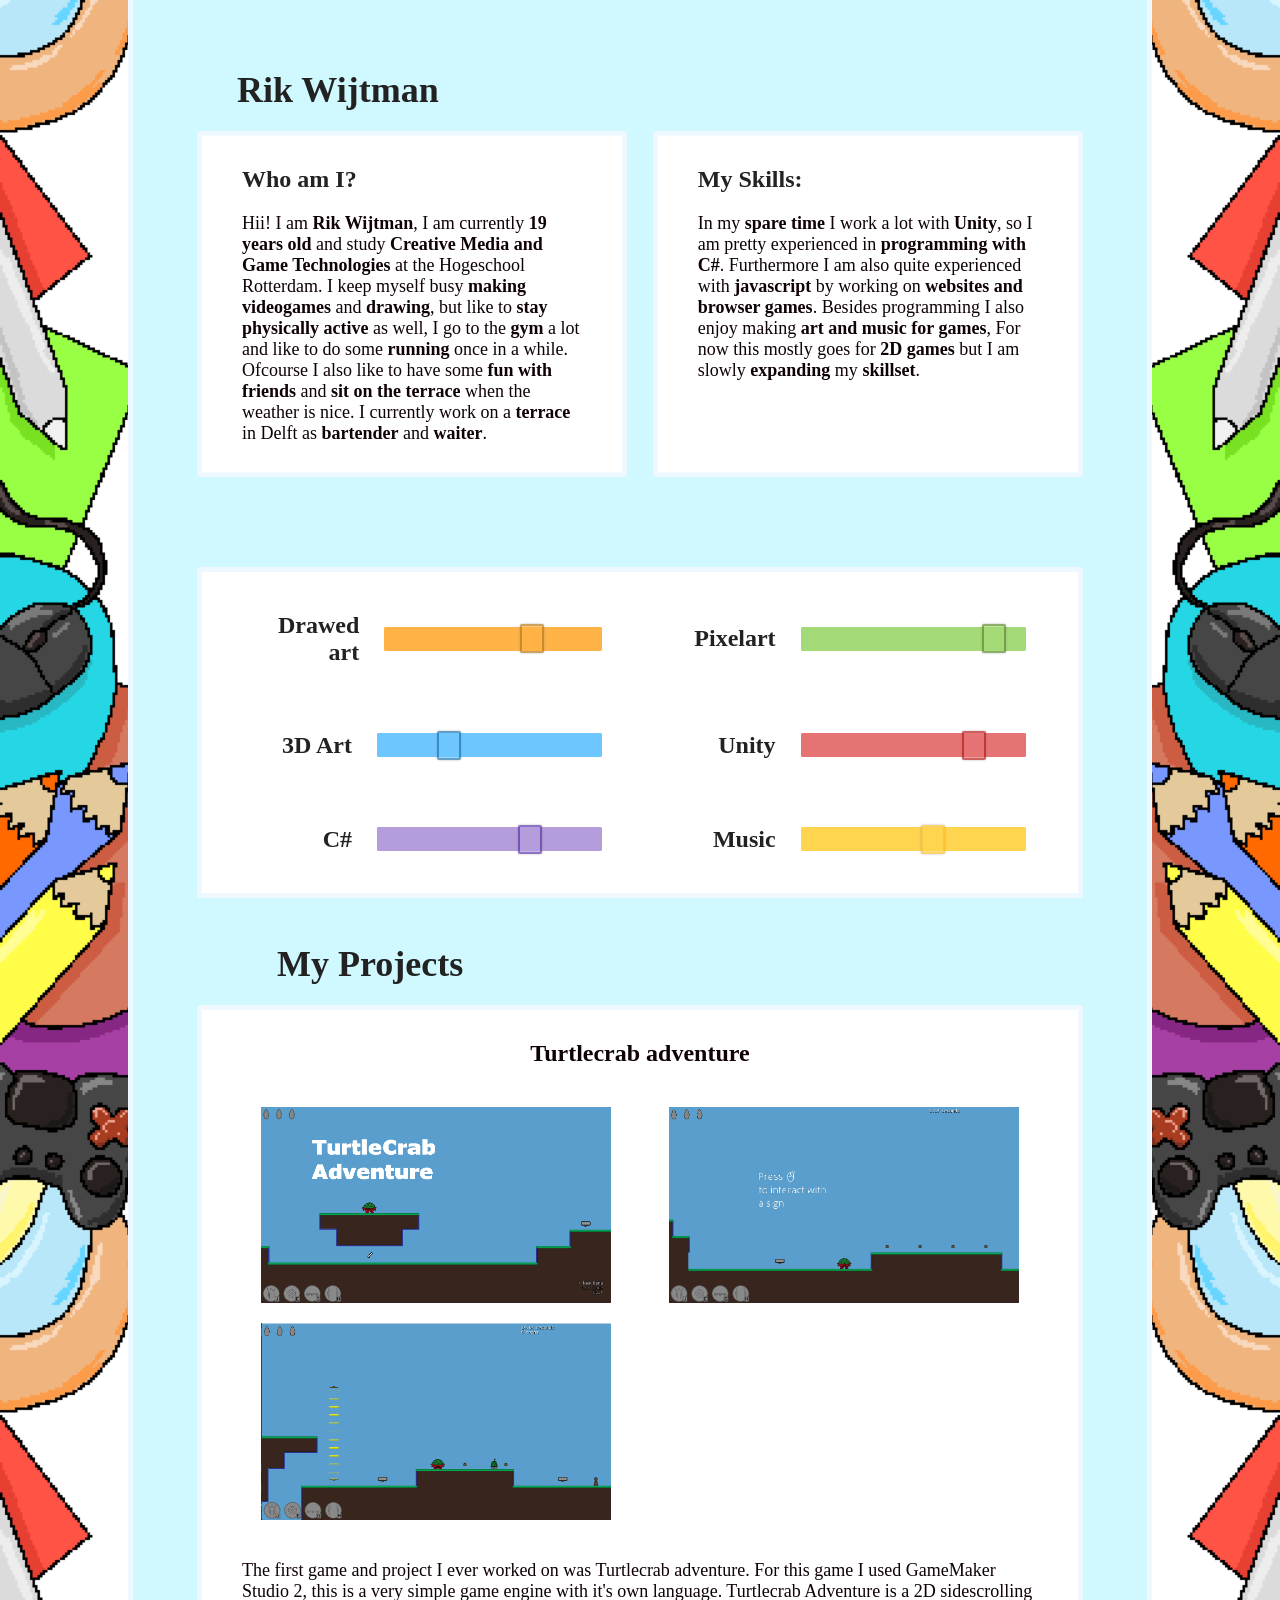
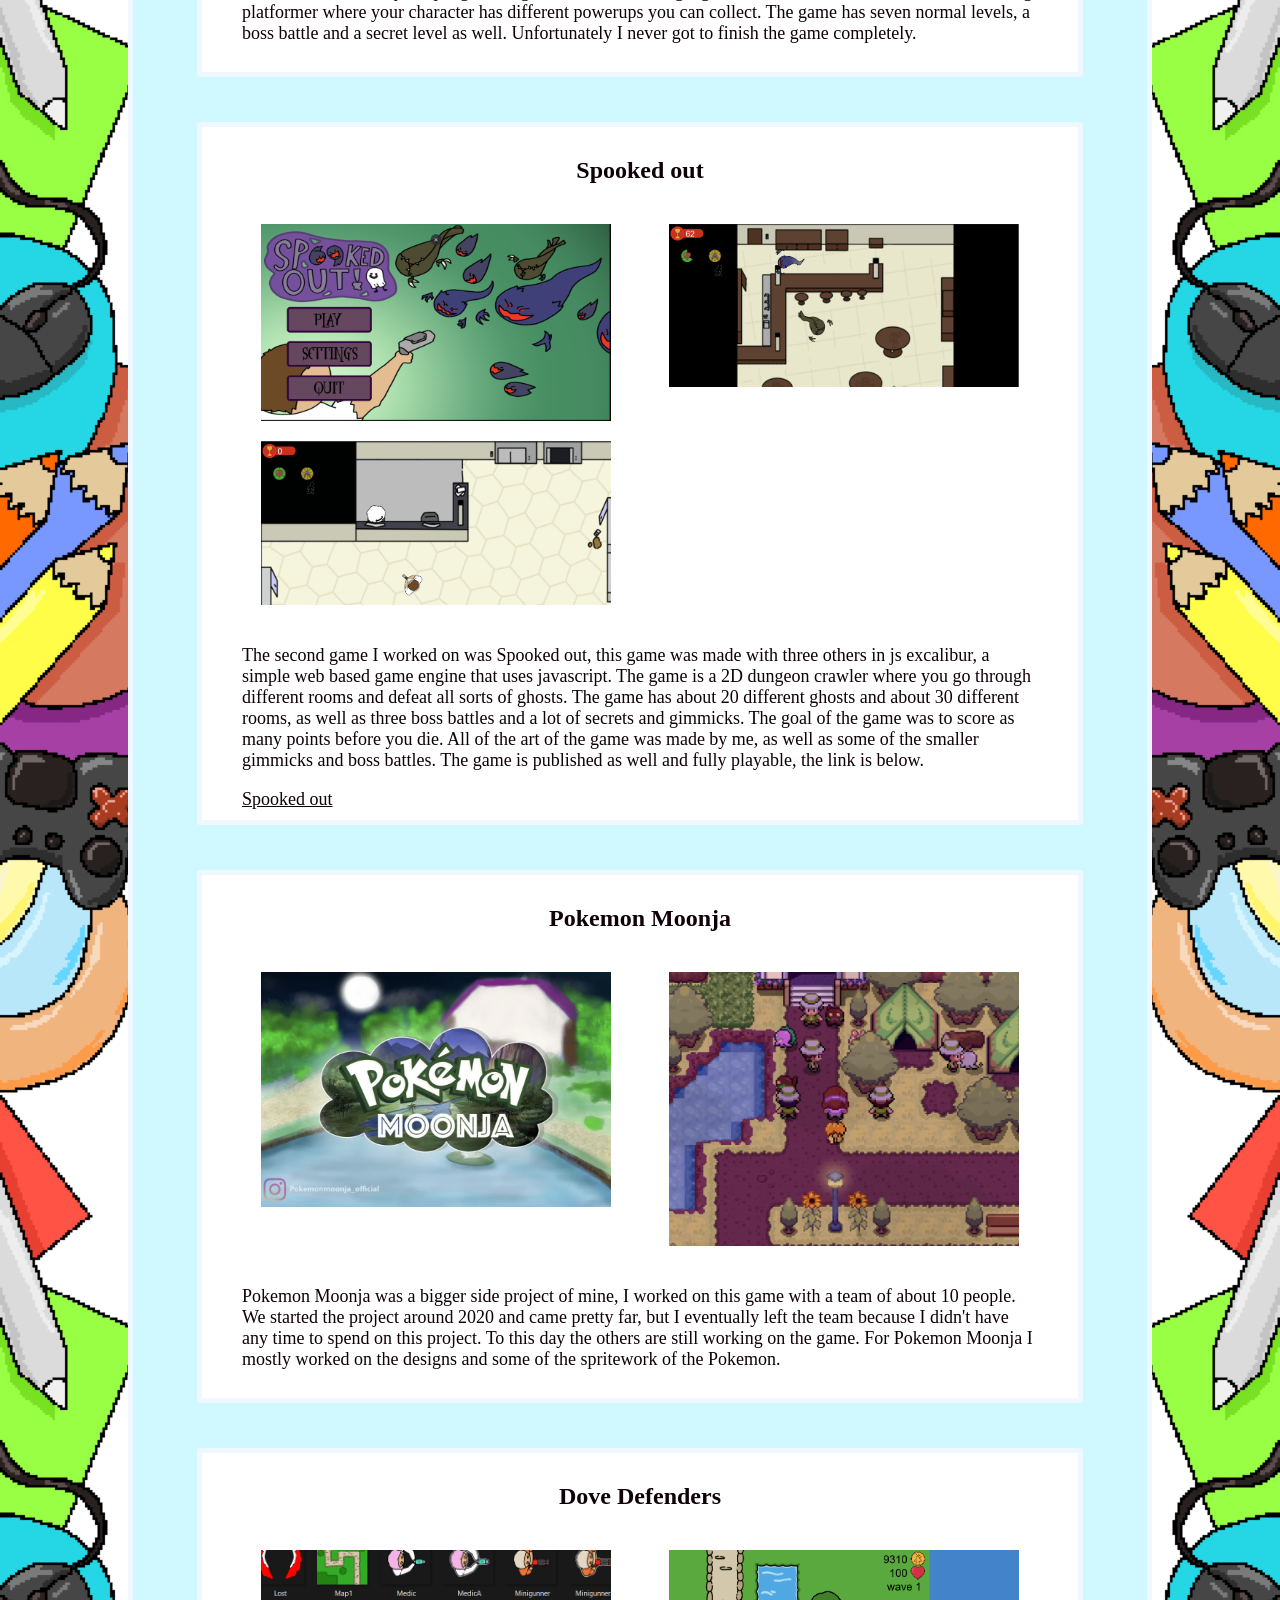
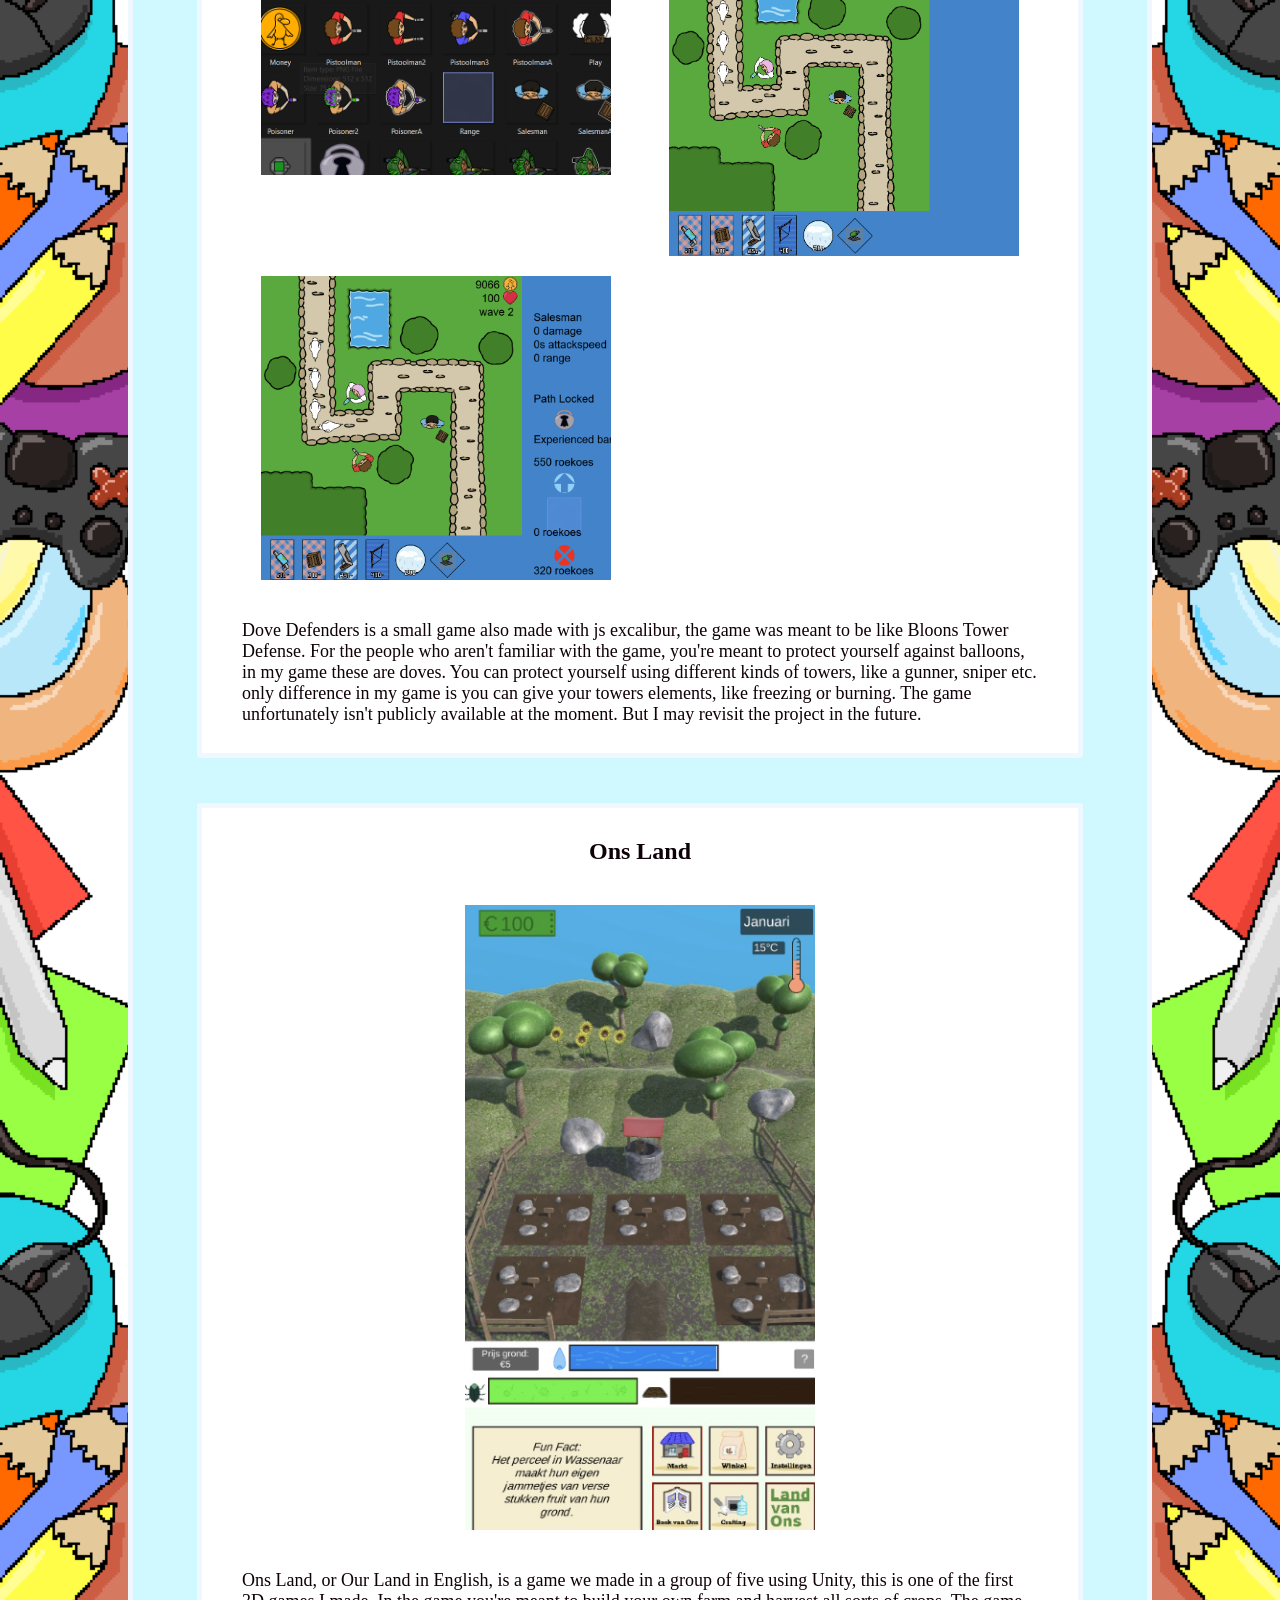
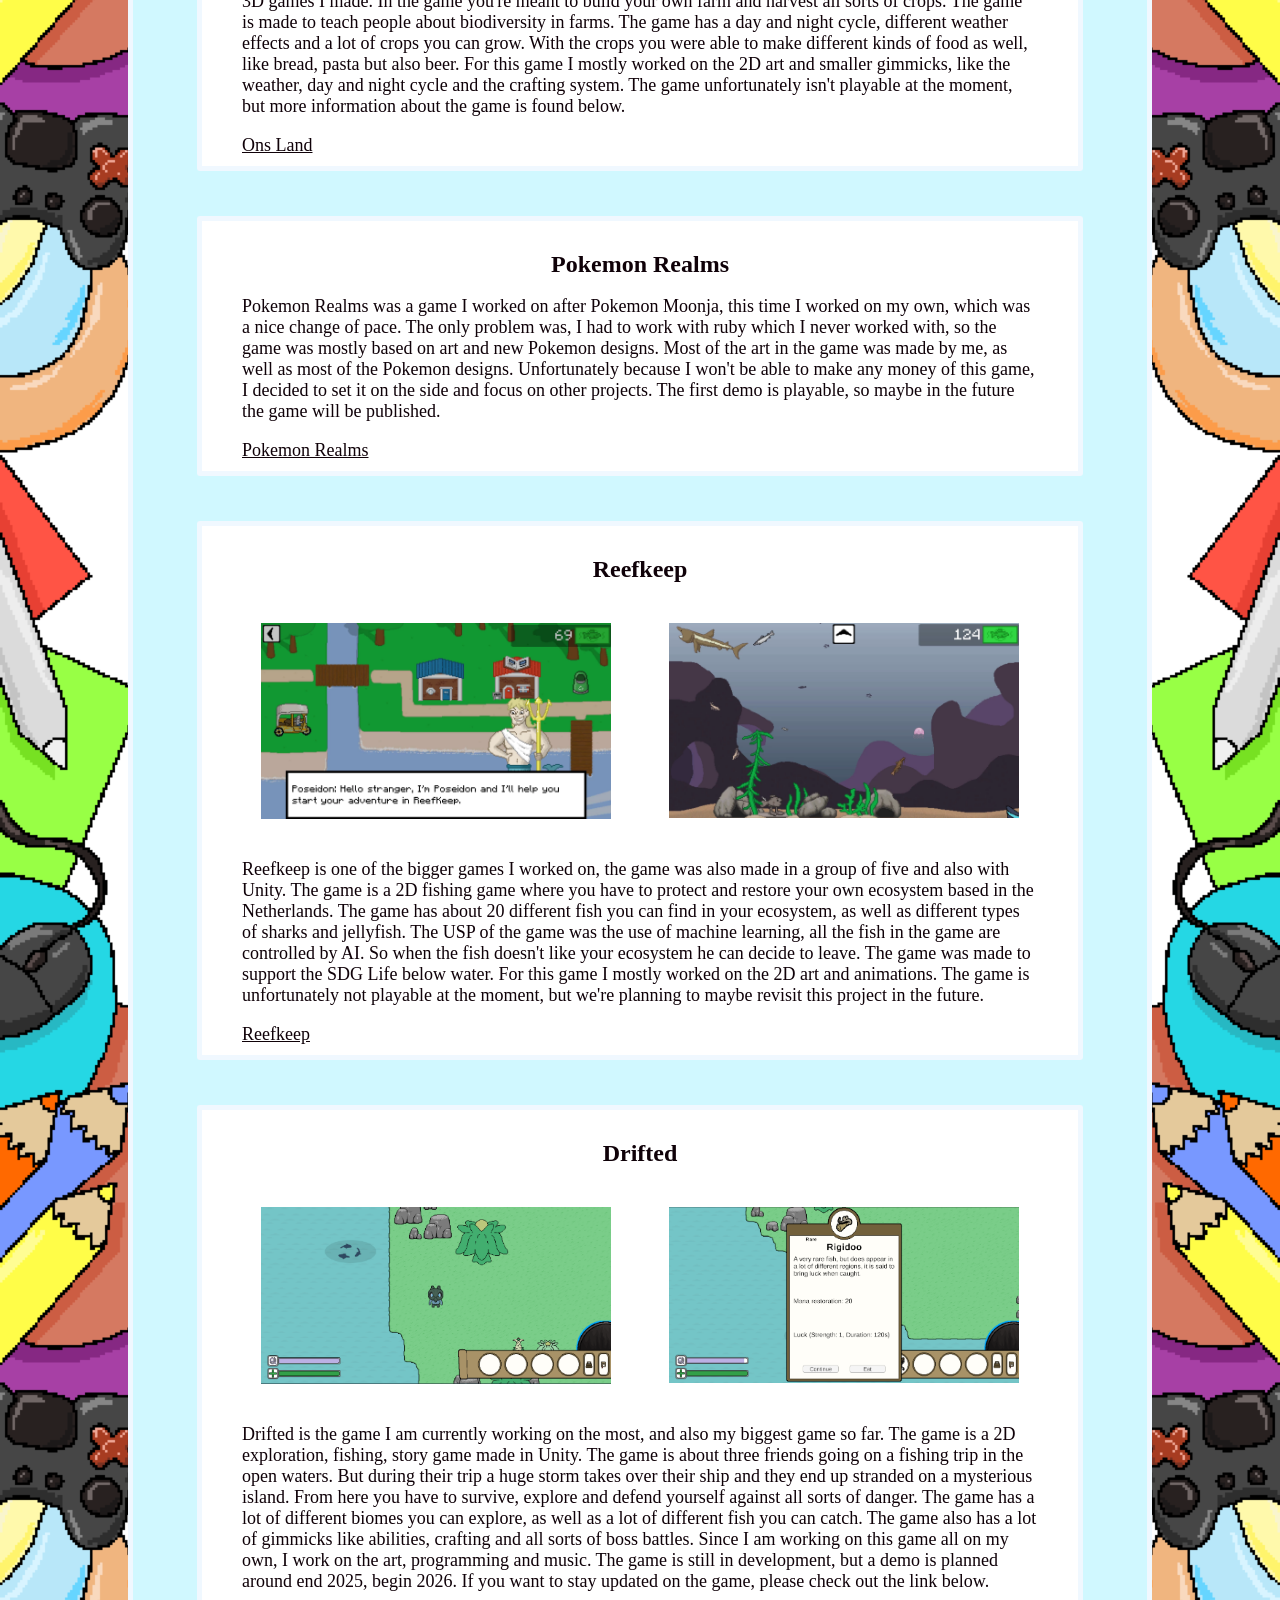
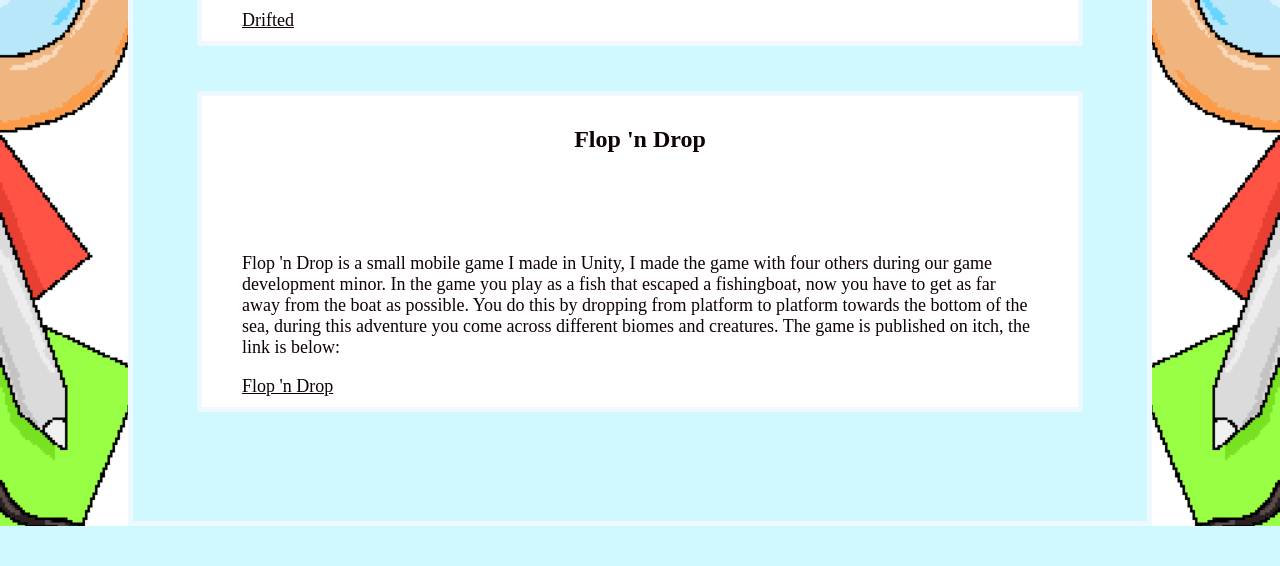
==== commit 946b4a55: "More" ====
--- a/index.html
+++ b/index.html
@@ -87,12 +87,22 @@
       div.className = 'inverted';
 
       let html = `<h2 class="subtitel">${project.name}</h2>`;
+
       if (project.images && project.images.length > 0) {
-        project.images.forEach(img =>
-          html += `<img class="imagehor" src="${img}" alt="">`
-        );
+        if (project.images.length === 1) {
+          html += `<div class="project-images project-images--single">
+            <img class="imagehor" src="${project.images[0]}" alt="">
+          </div>`;
+        } else {
+          html += `<div class="project-images">`;
+          project.images.forEach(img =>
+            html += `<img class="imagehor" src="${img}" alt="">`
+          );
+          html += `</div>`;
+        }
       }
-      html += `<p class="text">${project.description}</p>`;
+
+      html += `<p class="text">${project.description || ''}</p>`;
       if (project.link) {
         html += `<a class="text" href="${project.link}" target="_blank">${project.name}</a>`;
       }
--- a/CSS/styles.css
+++ b/CSS/styles.css
@@ -81,8 +81,10 @@
 
 .imagehor {
   display: block;
-  width: 40vw;
-  margin: 40px auto;
+  width: 100%;
+  max-width: 350px;
+  margin: 0 auto;
+  height: auto;
 }
 
 .imagever {
@@ -372,6 +374,20 @@
   margin-bottom: 10px;
 }
 
+.project-images {
+  display: grid;
+  grid-template-columns: 1fr 1fr;
+  gap: 20px;
+  justify-items: center;
+  margin: 40px 0;
+}
+
+.project-images--single {
+  display: flex;
+  justify-content: center;
+  margin: 40px 0;
+}
+
 @media only screen and (max-width: 600px) {
   body {
     font-size: 6px;
